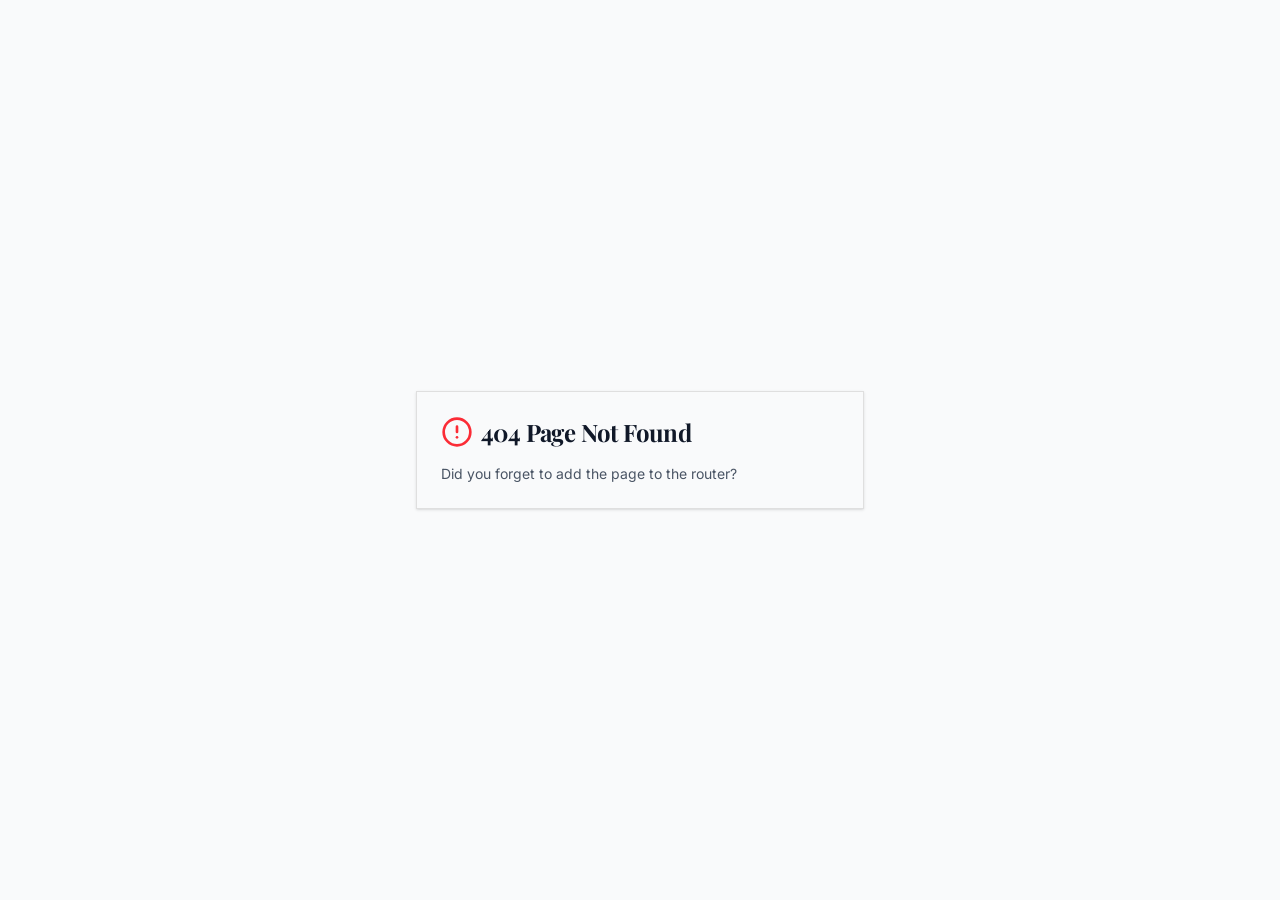
==== index.html @ dfed5316 "Initial commit" ====
<!DOCTYPE html>
<html lang="en">
  <head>
    <meta charset="UTF-8" />
    <meta name="viewport" content="width=device-width, initial-scale=1.0, maximum-scale=1" />
    <title>Vantage Interiors</title>
    <link rel="icon" type="image/svg+xml" href="/favicon.svg" />
    <link rel="preconnect" href="https://fonts.googleapis.com">
    <link rel="preconnect" href="https://fonts.gstatic.com" crossorigin>
    <link href="https://fonts.googleapis.com/css2?family=Inter:wght@400;500;600;700&display=swap" rel="stylesheet">
    <script type="module" crossorigin src="/assets/index-DobRBqsA.js"></script>
    <link rel="stylesheet" crossorigin href="/assets/index-esKNrO6w.css">
  </head>
  <body>
    <div id="root"></div>
  </body>
</html>
---- assets/index-esKNrO6w.css ----
@import"https://fonts.googleapis.com/css2?family=Inter:wght@300;400;500;600&family=Playfair+Display:ital,wght@0,400;0,500;0,600;0,700;1,400;1,500&display=swap";@layer components;@layer properties{@supports (((-webkit-hyphens:none)) and (not (margin-trim:inline))) or ((-moz-orient:inline) and (not (color:rgb(from red r g b)))){*,:before,:after,::backdrop{--tw-translate-x:0;--tw-translate-y:0;--tw-translate-z:0;--tw-scale-x:1;--tw-scale-y:1;--tw-scale-z:1;--tw-rotate-x:initial;--tw-rotate-y:initial;--tw-rotate-z:initial;--tw-skew-x:initial;--tw-skew-y:initial;--tw-space-y-reverse:0;--tw-space-x-reverse:0;--tw-border-style:solid;--tw-gradient-position:initial;--tw-gradient-from:#0000;--tw-gradient-via:#0000;--tw-gradient-to:#0000;--tw-gradient-stops:initial;--tw-gradient-via-stops:initial;--tw-gradient-from-position:0%;--tw-gradient-via-position:50%;--tw-gradient-to-position:100%;--tw-leading:initial;--tw-font-weight:initial;--tw-tracking:initial;--tw-ordinal:initial;--tw-slashed-zero:initial;--tw-numeric-figure:initial;--tw-numeric-spacing:initial;--tw-numeric-fraction:initial;--tw-shadow:0 0 #0000;--tw-shadow-color:initial;--tw-shadow-alpha:100%;--tw-inset-shadow:0 0 #0000;--tw-inset-shadow-color:initial;--tw-inset-shadow-alpha:100%;--tw-ring-color:initial;--tw-ring-shadow:0 0 #0000;--tw-inset-ring-color:initial;--tw-inset-ring-shadow:0 0 #0000;--tw-ring-inset:initial;--tw-ring-offset-width:0px;--tw-ring-offset-color:#fff;--tw-ring-offset-shadow:0 0 #0000;--tw-outline-style:solid;--tw-backdrop-blur:initial;--tw-backdrop-brightness:initial;--tw-backdrop-contrast:initial;--tw-backdrop-grayscale:initial;--tw-backdrop-hue-rotate:initial;--tw-backdrop-invert:initial;--tw-backdrop-opacity:initial;--tw-backdrop-saturate:initial;--tw-backdrop-sepia:initial;--tw-duration:initial;--tw-ease:initial;--tw-content:"";--tw-animation-delay:0s;--tw-animation-direction:normal;--tw-animation-duration:initial;--tw-animation-fill-mode:none;--tw-animation-iteration-count:1;--tw-enter-blur:0;--tw-enter-opacity:1;--tw-enter-rotate:0;--tw-enter-scale:1;--tw-enter-translate-x:0;--tw-enter-translate-y:0;--tw-exit-blur:0;--tw-exit-opacity:1;--tw-exit-rotate:0;--tw-exit-scale:1;--tw-exit-translate-x:0;--tw-exit-translate-y:0}}}@layer theme{:root,:host{--font-mono:ui-monospace, SFMono-Regular, Menlo, Monaco, Consolas, "Liberation Mono", "Courier New", monospace;--color-red-50:oklch(97.1% .013 17.38);--color-red-300:oklch(80.8% .114 19.571);--color-red-400:oklch(70.4% .191 22.216);--color-red-500:oklch(63.7% .237 25.331);--color-red-600:oklch(57.7% .245 27.325);--color-gray-50:oklch(98.5% .002 247.839);--color-gray-600:oklch(44.6% .03 256.802);--color-gray-900:oklch(21% .034 264.665);--color-black:#000;--color-white:#fff;--spacing:.25rem;--container-sm:24rem;--container-md:28rem;--container-lg:32rem;--container-xl:36rem;--container-2xl:42rem;--container-3xl:48rem;--container-5xl:64rem;--text-xs:.75rem;--text-xs--line-height:calc(1 / .75);--text-sm:.875rem;--text-sm--line-height:calc(1.25 / .875);--text-base:1rem;--text-base--line-height: 1.5 ;--text-lg:1.125rem;--text-lg--line-height:calc(1.75 / 1.125);--text-xl:1.25rem;--text-xl--line-height:calc(1.75 / 1.25);--text-2xl:1.5rem;--text-2xl--line-height:calc(2 / 1.5);--text-3xl:1.875rem;--text-3xl--line-height: 1.2 ;--text-4xl:2.25rem;--text-4xl--line-height:calc(2.5 / 2.25);--text-5xl:3rem;--text-5xl--line-height:1;--text-6xl:3.75rem;--text-6xl--line-height:1;--text-7xl:4.5rem;--text-7xl--line-height:1;--text-8xl:6rem;--text-8xl--line-height:1;--font-weight-light:300;--font-weight-normal:400;--font-weight-medium:500;--font-weight-semibold:600;--font-weight-bold:700;--tracking-tight:-.025em;--tracking-wide:.025em;--tracking-wider:.05em;--tracking-widest:.1em;--leading-tight:1.25;--leading-snug:1.375;--leading-normal:1.5;--leading-relaxed:1.625;--ease-out:cubic-bezier(0, 0, .2, 1);--ease-in-out:cubic-bezier(.4, 0, .2, 1);--animate-spin:spin 1s linear infinite;--animate-pulse:pulse 2s cubic-bezier(.4, 0, .6, 1) infinite;--animate-bounce:bounce 1s infinite;--blur-sm:8px;--blur-md:12px;--aspect-video:16 / 9;--default-transition-duration:.15s;--default-transition-timing-function:cubic-bezier(.4, 0, .2, 1);--default-font-family:"Inter", sans-serif;--default-mono-font-family:var(--font-mono);--color-sand:#ece7df;--color-taupe:#4a443f;--color-gold:#c09b6d;--color-charcoal:#212121;--color-offwhite:#f7f5f2;--color-border:#4a443f26}}@layer base{*,:after,:before,::backdrop{box-sizing:border-box;border:0 solid;margin:0;padding:0}::file-selector-button{box-sizing:border-box;border:0 solid;margin:0;padding:0}html,:host{-webkit-text-size-adjust:100%;tab-size:4;line-height:1.5;font-family:var(--default-font-family,ui-sans-serif, system-ui, sans-serif, "Apple Color Emoji", "Segoe UI Emoji", "Segoe UI Symbol", "Noto Color Emoji");font-feature-settings:var(--default-font-feature-settings,normal);font-variation-settings:var(--default-font-variation-settings,normal);-webkit-tap-highlight-color:transparent}hr{height:0;color:inherit;border-top-width:1px}abbr:where([title]){-webkit-text-decoration:underline dotted;text-decoration:underline dotted}h1,h2,h3,h4,h5,h6{font-size:inherit;font-weight:inherit}a{color:inherit;-webkit-text-decoration:inherit;text-decoration:inherit}b,strong{font-weight:bolder}code,kbd,samp,pre{font-family:var(--default-mono-font-family,ui-monospace, SFMono-Regular, Menlo, Monaco, Consolas, "Liberation Mono", "Courier New", monospace);font-feature-settings:var(--default-mono-font-feature-settings,normal);font-variation-settings:var(--default-mono-font-variation-settings,normal);font-size:1em}small{font-size:80%}sub,sup{vertical-align:baseline;font-size:75%;line-height:0;position:relative}sub{bottom:-.25em}sup{top:-.5em}table{text-indent:0;border-color:inherit;border-collapse:collapse}:-moz-focusring{outline:auto}progress{vertical-align:baseline}summary{display:list-item}ol,ul,menu{list-style:none}img,svg,video,canvas,audio,iframe,embed,object{vertical-align:middle;display:block}img,video{max-width:100%;height:auto}button,input,select,optgroup,textarea{font:inherit;font-feature-settings:inherit;font-variation-settings:inherit;letter-spacing:inherit;color:inherit;opacity:1;background-color:#0000;border-radius:0}::file-selector-button{font:inherit;font-feature-settings:inherit;font-variation-settings:inherit;letter-spacing:inherit;color:inherit;opacity:1;background-color:#0000;border-radius:0}:where(select:is([multiple],[size])) optgroup{font-weight:bolder}:where(select:is([multiple],[size])) optgroup option{padding-inline-start:20px}::file-selector-button{margin-inline-end:4px}::placeholder{opacity:1}@supports (not ((-webkit-appearance:-apple-pay-button))) or (contain-intrinsic-size:1px){::placeholder{color:currentColor}@supports (color:color-mix(in lab,red,red)){::placeholder{color:color-mix(in oklab,currentcolor 50%,transparent)}}}textarea{resize:vertical}::-webkit-search-decoration{-webkit-appearance:none}::-webkit-date-and-time-value{min-height:1lh;text-align:inherit}::-webkit-datetime-edit{display:inline-flex}::-webkit-datetime-edit-fields-wrapper{padding:0}::-webkit-datetime-edit{padding-block:0}::-webkit-datetime-edit-year-field{padding-block:0}::-webkit-datetime-edit-month-field{padding-block:0}::-webkit-datetime-edit-day-field{padding-block:0}::-webkit-datetime-edit-hour-field{padding-block:0}::-webkit-datetime-edit-minute-field{padding-block:0}::-webkit-datetime-edit-second-field{padding-block:0}::-webkit-datetime-edit-millisecond-field{padding-block:0}::-webkit-datetime-edit-meridiem-field{padding-block:0}::-webkit-calendar-picker-indicator{line-height:1}:-moz-ui-invalid{box-shadow:none}button,input:where([type=button],[type=reset],[type=submit]){appearance:button}::file-selector-button{appearance:button}::-webkit-inner-spin-button{height:auto}::-webkit-outer-spin-button{height:auto}[hidden]:where(:not([hidden=until-found])){display:none!important}*{border-color:#4a443f26}html{scroll-behavior:smooth}body{background-color:var(--color-sand);color:var(--color-charcoal);-webkit-font-smoothing:antialiased;-moz-osx-font-smoothing:grayscale;font-family:Inter,sans-serif}body ::selection{background-color:#c09b6d4d}body::selection{background-color:#c09b6d4d}body ::selection{color:#4a443f}body::selection{color:#4a443f}h1,h2,h3,h4,h5,h6{--tw-font-weight:var(--font-weight-normal);font-family:Playfair Display,serif;font-weight:var(--font-weight-normal);--tw-tracking:var(--tracking-tight);letter-spacing:var(--tracking-tight)}}@layer utilities{.\@container\/field-group{container:field-group/inline-size}.pointer-events-auto{pointer-events:auto}.pointer-events-none{pointer-events:none}.invisible{visibility:hidden}.visible{visibility:visible}.sr-only{clip-path:inset(50%);white-space:nowrap;border-width:0;width:1px;height:1px;margin:-1px;padding:0;position:absolute;overflow:hidden}.absolute{position:absolute}.fixed{position:fixed}.relative{position:relative}.static{position:static}.sticky{position:sticky}.inset-0{inset:calc(var(--spacing) * 0)}.inset-x-0{inset-inline:calc(var(--spacing) * 0)}.inset-y-0{inset-block:calc(var(--spacing) * 0)}.start{inset-inline-start:var(--spacing)}.-top-12{top:calc(var(--spacing) * -12)}.top-0{top:calc(var(--spacing) * 0)}.top-1\.5{top:calc(var(--spacing) * 1.5)}.top-1\/2{top:50%}.top-2{top:calc(var(--spacing) * 2)}.top-3\.5{top:calc(var(--spacing) * 3.5)}.top-4{top:calc(var(--spacing) * 4)}.top-6{top:calc(var(--spacing) * 6)}.top-36{top:calc(var(--spacing) * 36)}.top-\[1px\]{top:1px}.top-\[50\%\]{top:50%}.top-\[60\%\]{top:60%}.top-full{top:100%}.-right-8{right:calc(var(--spacing) * -8)}.-right-12{right:calc(var(--spacing) * -12)}.right-0{right:calc(var(--spacing) * 0)}.right-1{right:calc(var(--spacing) * 1)}.right-2{right:calc(var(--spacing) * 2)}.right-3{right:calc(var(--spacing) * 3)}.right-4{right:calc(var(--spacing) * 4)}.right-6{right:calc(var(--spacing) * 6)}.-bottom-8{bottom:calc(var(--spacing) * -8)}.-bottom-12{bottom:calc(var(--spacing) * -12)}.bottom-0{bottom:calc(var(--spacing) * 0)}.bottom-6{bottom:calc(var(--spacing) * 6)}.bottom-8{bottom:calc(var(--spacing) * 8)}.bottom-10{bottom:calc(var(--spacing) * 10)}.-left-12{left:calc(var(--spacing) * -12)}.left-0{left:calc(var(--spacing) * 0)}.left-1\/2{left:50%}.left-2{left:calc(var(--spacing) * 2)}.left-4{left:calc(var(--spacing) * 4)}.left-\[50\%\]{left:50%}.z-0{z-index:0}.z-10{z-index:10}.z-20{z-index:20}.z-40{z-index:40}.z-50{z-index:50}.z-\[1\]{z-index:1}.z-\[60\]{z-index:60}.z-\[100\]{z-index:100}.order-1{order:1}.order-2{order:2}.order-first{order:-9999}.order-last{order:9999}.container{width:100%}@media(min-width:40rem){.container{max-width:40rem}}@media(min-width:48rem){.container{max-width:48rem}}@media(min-width:64rem){.container{max-width:64rem}}@media(min-width:80rem){.container{max-width:80rem}}@media(min-width:96rem){.container{max-width:96rem}}.\!m-0{margin:calc(var(--spacing) * 0)!important}.-mx-1{margin-inline:calc(var(--spacing) * -1)}.mx-2{margin-inline:calc(var(--spacing) * 2)}.mx-3\.5{margin-inline:calc(var(--spacing) * 3.5)}.mx-4{margin-inline:calc(var(--spacing) * 4)}.mx-auto{margin-inline:auto}.-my-2{margin-block:calc(var(--spacing) * -2)}.my-0{margin-block:calc(var(--spacing) * 0)}.my-0\.5{margin-block:calc(var(--spacing) * .5)}.my-1{margin-block:calc(var(--spacing) * 1)}.my-8{margin-block:calc(var(--spacing) * 8)}.-mt-4{margin-top:calc(var(--spacing) * -4)}.mt-1{margin-top:calc(var(--spacing) * 1)}.mt-1\.5{margin-top:calc(var(--spacing) * 1.5)}.mt-2{margin-top:calc(var(--spacing) * 2)}.mt-4{margin-top:calc(var(--spacing) * 4)}.mt-8{margin-top:calc(var(--spacing) * 8)}.mt-10{margin-top:calc(var(--spacing) * 10)}.mt-24{margin-top:calc(var(--spacing) * 24)}.mt-\[68px\]{margin-top:68px}.mt-auto{margin-top:auto}.mr-2{margin-right:calc(var(--spacing) * 2)}.mb-1{margin-bottom:calc(var(--spacing) * 1)}.mb-2{margin-bottom:calc(var(--spacing) * 2)}.mb-3{margin-bottom:calc(var(--spacing) * 3)}.mb-4{margin-bottom:calc(var(--spacing) * 4)}.mb-5{margin-bottom:calc(var(--spacing) * 5)}.mb-6{margin-bottom:calc(var(--spacing) * 6)}.mb-8{margin-bottom:calc(var(--spacing) * 8)}.mb-10{margin-bottom:calc(var(--spacing) * 10)}.mb-12{margin-bottom:calc(var(--spacing) * 12)}.mb-14{margin-bottom:calc(var(--spacing) * 14)}.mb-16{margin-bottom:calc(var(--spacing) * 16)}.mb-20{margin-bottom:calc(var(--spacing) * 20)}.-ml-4{margin-left:calc(var(--spacing) * -4)}.ml-1{margin-left:calc(var(--spacing) * 1)}.ml-2{margin-left:calc(var(--spacing) * 2)}.ml-4{margin-left:calc(var(--spacing) * 4)}.ml-auto{margin-left:auto}.line-clamp-2{-webkit-line-clamp:2;-webkit-box-orient:vertical;display:-webkit-box;overflow:hidden}.block{display:block}.flex{display:flex}.grid{display:grid}.hidden{display:none}.inline-flex{display:inline-flex}.table{display:table}.aspect-\[4\/3\]{aspect-ratio:4/3}.aspect-\[4\/5\]{aspect-ratio:4/5}.aspect-square{aspect-ratio:1}.aspect-video{aspect-ratio:var(--aspect-video)}.size-4{width:calc(var(--spacing) * 4);height:calc(var(--spacing) * 4)}.size-6{width:calc(var(--spacing) * 6);height:calc(var(--spacing) * 6)}.size-8{width:calc(var(--spacing) * 8);height:calc(var(--spacing) * 8)}.size-10{width:calc(var(--spacing) * 10);height:calc(var(--spacing) * 10)}.size-\[--cell-size\]{width:--cell-size;height:--cell-size}.h-1\.5{height:calc(var(--spacing) * 1.5)}.h-2{height:calc(var(--spacing) * 2)}.h-2\.5{height:calc(var(--spacing) * 2.5)}.h-3{height:calc(var(--spacing) * 3)}.h-3\.5{height:calc(var(--spacing) * 3.5)}.h-4{height:calc(var(--spacing) * 4)}.h-5{height:calc(var(--spacing) * 5)}.h-6{height:calc(var(--spacing) * 6)}.h-7{height:calc(var(--spacing) * 7)}.h-8{height:calc(var(--spacing) * 8)}.h-9{height:calc(var(--spacing) * 9)}.h-10{height:calc(var(--spacing) * 10)}.h-11{height:calc(var(--spacing) * 11)}.h-12{height:calc(var(--spacing) * 12)}.h-14{height:calc(var(--spacing) * 14)}.h-16{height:calc(var(--spacing) * 16)}.h-20{height:calc(var(--spacing) * 20)}.h-32{height:calc(var(--spacing) * 32)}.h-\[--cell-size\]{height:--cell-size}.h-\[1px\]{height:1px}.h-\[55vh\]{height:55vh}.h-\[var\(--radix-navigation-menu-viewport-height\)\]{height:var(--radix-navigation-menu-viewport-height)}.h-\[var\(--radix-select-trigger-height\)\]{height:var(--radix-select-trigger-height)}.h-auto{height:auto}.h-fit{height:fit-content}.h-full{height:100%}.h-px{height:1px}.h-screen{height:100vh}.h-svh{height:100svh}.max-h-\[--radix-context-menu-content-available-height\]{max-height:--radix-context-menu-content-available-height}.max-h-\[--radix-select-content-available-height\]{max-height:--radix-select-content-available-height}.max-h-\[300px\]{max-height:300px}.max-h-\[var\(--radix-dropdown-menu-content-available-height\)\]{max-height:var(--radix-dropdown-menu-content-available-height)}.max-h-screen{max-height:100vh}.min-h-0{min-height:calc(var(--spacing) * 0)}.min-h-\[120px\]{min-height:120px}.min-h-screen{min-height:100vh}.min-h-svh{min-height:100svh}.w-0{width:calc(var(--spacing) * 0)}.w-1{width:calc(var(--spacing) * 1)}.w-1\.5{width:calc(var(--spacing) * 1.5)}.w-2{width:calc(var(--spacing) * 2)}.w-2\.5{width:calc(var(--spacing) * 2.5)}.w-3{width:calc(var(--spacing) * 3)}.w-3\.5{width:calc(var(--spacing) * 3.5)}.w-3\/4{width:75%}.w-4{width:calc(var(--spacing) * 4)}.w-5{width:calc(var(--spacing) * 5)}.w-7{width:calc(var(--spacing) * 7)}.w-8{width:calc(var(--spacing) * 8)}.w-9{width:calc(var(--spacing) * 9)}.w-10{width:calc(var(--spacing) * 10)}.w-11{width:calc(var(--spacing) * 11)}.w-12{width:calc(var(--spacing) * 12)}.w-14{width:calc(var(--spacing) * 14)}.w-16{width:calc(var(--spacing) * 16)}.w-20{width:calc(var(--spacing) * 20)}.w-32{width:calc(var(--spacing) * 32)}.w-64{width:calc(var(--spacing) * 64)}.w-72{width:calc(var(--spacing) * 72)}.w-\[--cell-size\]{width:--cell-size}.w-\[1px\]{width:1px}.w-\[100px\]{width:100px}.w-\[var\(--sidebar-width\)\]{width:var(--sidebar-width)}.w-auto{width:auto}.w-fit{width:fit-content}.w-full{width:100%}.w-max{width:max-content}.w-px{width:1px}.max-w-2xl{max-width:var(--container-2xl)}.max-w-3xl{max-width:var(--container-3xl)}.max-w-5xl{max-width:var(--container-5xl)}.max-w-\[var\(--skeleton-width\)\]{max-width:var(--skeleton-width)}.max-w-full{max-width:100%}.max-w-lg{max-width:var(--container-lg)}.max-w-max{max-width:max-content}.max-w-md{max-width:var(--container-md)}.max-w-sm{max-width:var(--container-sm)}.max-w-xl{max-width:var(--container-xl)}.min-w-0{min-width:calc(var(--spacing) * 0)}.min-w-5{min-width:calc(var(--spacing) * 5)}.min-w-8{min-width:calc(var(--spacing) * 8)}.min-w-9{min-width:calc(var(--spacing) * 9)}.min-w-10{min-width:calc(var(--spacing) * 10)}.min-w-\[--cell-size\]{min-width:--cell-size}.min-w-\[8rem\]{min-width:8rem}.min-w-\[12rem\]{min-width:12rem}.min-w-\[200px\]{min-width:200px}.min-w-\[var\(--radix-select-trigger-width\)\]{min-width:var(--radix-select-trigger-width)}.flex-1{flex:1}.flex-shrink-0,.shrink-0{flex-shrink:0}.grow{flex-grow:1}.grow-0{flex-grow:0}.basis-full{flex-basis:100%}.caption-bottom{caption-side:bottom}.border-collapse{border-collapse:collapse}.origin-\[--radix-context-menu-content-transform-origin\]{transform-origin:--radix-context-menu-content-transform-origin}.origin-\[--radix-dropdown-menu-content-transform-origin\]{transform-origin:--radix-dropdown-menu-content-transform-origin}.origin-\[--radix-hover-card-content-transform-origin\]{transform-origin:--radix-hover-card-content-transform-origin}.origin-\[--radix-menubar-content-transform-origin\]{transform-origin:--radix-menubar-content-transform-origin}.origin-\[--radix-popover-content-transform-origin\]{transform-origin:--radix-popover-content-transform-origin}.origin-\[--radix-select-content-transform-origin\]{transform-origin:--radix-select-content-transform-origin}.origin-\[--radix-tooltip-content-transform-origin\]{transform-origin:--radix-tooltip-content-transform-origin}.-translate-x-1\/2{--tw-translate-x: -50% ;translate:var(--tw-translate-x) var(--tw-translate-y)}.-translate-x-px{--tw-translate-x:-1px;translate:var(--tw-translate-x) var(--tw-translate-y)}.translate-x-\[-50\%\]{--tw-translate-x:-50%;translate:var(--tw-translate-x) var(--tw-translate-y)}.translate-x-px{--tw-translate-x:1px;translate:var(--tw-translate-x) var(--tw-translate-y)}.-translate-y-1\/2{--tw-translate-y: -50% ;translate:var(--tw-translate-x) var(--tw-translate-y)}.translate-y-4{--tw-translate-y:calc(var(--spacing) * 4);translate:var(--tw-translate-x) var(--tw-translate-y)}.translate-y-\[-50\%\]{--tw-translate-y:-50%;translate:var(--tw-translate-x) var(--tw-translate-y)}.scale-105{--tw-scale-x:105%;--tw-scale-y:105%;--tw-scale-z:105%;scale:var(--tw-scale-x) var(--tw-scale-y)}.rotate-45{rotate:45deg}.rotate-90{rotate:90deg}.transform{transform:var(--tw-rotate-x,) var(--tw-rotate-y,) var(--tw-rotate-z,) var(--tw-skew-x,) var(--tw-skew-y,)}.animate-bounce{animation:var(--animate-bounce)}.animate-caret-blink{animation:1.25s ease-out infinite caret-blink}.animate-in{animation:enter var(--tw-animation-duration,var(--tw-duration,.15s))var(--tw-ease,ease)var(--tw-animation-delay,0s)var(--tw-animation-iteration-count,1)var(--tw-animation-direction,normal)var(--tw-animation-fill-mode,none)}.animate-pulse{animation:var(--animate-pulse)}.animate-spin{animation:var(--animate-spin)}.cursor-default{cursor:default}.cursor-pointer{cursor:pointer}.cursor-text{cursor:text}.touch-none{touch-action:none}.resize-none{resize:none}.list-disc{list-style-type:disc}.list-none{list-style-type:none}.auto-rows-\[300px\]{grid-auto-rows:300px}.grid-cols-1{grid-template-columns:repeat(1,minmax(0,1fr))}.grid-cols-2{grid-template-columns:repeat(2,minmax(0,1fr))}.flex-col{flex-direction:column}.flex-col-reverse{flex-direction:column-reverse}.flex-row{flex-direction:row}.flex-wrap{flex-wrap:wrap}.place-content-center{place-content:center}.items-baseline{align-items:baseline}.items-center{align-items:center}.items-end{align-items:flex-end}.items-start{align-items:flex-start}.items-stretch{align-items:stretch}.justify-between{justify-content:space-between}.justify-center{justify-content:center}.justify-end{justify-content:flex-end}.justify-start{justify-content:flex-start}.gap-0{gap:calc(var(--spacing) * 0)}.gap-1{gap:calc(var(--spacing) * 1)}.gap-1\.5{gap:calc(var(--spacing) * 1.5)}.gap-2{gap:calc(var(--spacing) * 2)}.gap-2\.5{gap:calc(var(--spacing) * 2.5)}.gap-3{gap:calc(var(--spacing) * 3)}.gap-4{gap:calc(var(--spacing) * 4)}.gap-6{gap:calc(var(--spacing) * 6)}.gap-7{gap:calc(var(--spacing) * 7)}.gap-8{gap:calc(var(--spacing) * 8)}.gap-10{gap:calc(var(--spacing) * 10)}.gap-12{gap:calc(var(--spacing) * 12)}.gap-16{gap:calc(var(--spacing) * 16)}:where(.space-y-1\.5>:not(:last-child)){--tw-space-y-reverse:0;margin-block-start:calc(calc(var(--spacing) * 1.5) * var(--tw-space-y-reverse));margin-block-end:calc(calc(var(--spacing) * 1.5) * calc(1 - var(--tw-space-y-reverse)))}:where(.space-y-2>:not(:last-child)){--tw-space-y-reverse:0;margin-block-start:calc(calc(var(--spacing) * 2) * var(--tw-space-y-reverse));margin-block-end:calc(calc(var(--spacing) * 2) * calc(1 - var(--tw-space-y-reverse)))}:where(.space-y-3>:not(:last-child)){--tw-space-y-reverse:0;margin-block-start:calc(calc(var(--spacing) * 3) * var(--tw-space-y-reverse));margin-block-end:calc(calc(var(--spacing) * 3) * calc(1 - var(--tw-space-y-reverse)))}:where(.space-y-4>:not(:last-child)){--tw-space-y-reverse:0;margin-block-start:calc(calc(var(--spacing) * 4) * var(--tw-space-y-reverse));margin-block-end:calc(calc(var(--spacing) * 4) * calc(1 - var(--tw-space-y-reverse)))}:where(.space-y-5>:not(:last-child)){--tw-space-y-reverse:0;margin-block-start:calc(calc(var(--spacing) * 5) * var(--tw-space-y-reverse));margin-block-end:calc(calc(var(--spacing) * 5) * calc(1 - var(--tw-space-y-reverse)))}:where(.space-y-6>:not(:last-child)){--tw-space-y-reverse:0;margin-block-start:calc(calc(var(--spacing) * 6) * var(--tw-space-y-reverse));margin-block-end:calc(calc(var(--spacing) * 6) * calc(1 - var(--tw-space-y-reverse)))}:where(.space-y-8>:not(:last-child)){--tw-space-y-reverse:0;margin-block-start:calc(calc(var(--spacing) * 8) * var(--tw-space-y-reverse));margin-block-end:calc(calc(var(--spacing) * 8) * calc(1 - var(--tw-space-y-reverse)))}:where(.space-x-1>:not(:last-child)){--tw-space-x-reverse:0;margin-inline-start:calc(calc(var(--spacing) * 1) * var(--tw-space-x-reverse));margin-inline-end:calc(calc(var(--spacing) * 1) * calc(1 - var(--tw-space-x-reverse)))}:where(.space-x-4>:not(:last-child)){--tw-space-x-reverse:0;margin-inline-start:calc(calc(var(--spacing) * 4) * var(--tw-space-x-reverse));margin-inline-end:calc(calc(var(--spacing) * 4) * calc(1 - var(--tw-space-x-reverse)))}.self-start{align-self:flex-start}.self-stretch{align-self:stretch}.overflow-auto{overflow:auto}.overflow-hidden{overflow:hidden}.overflow-x-auto{overflow-x:auto}.overflow-x-hidden{overflow-x:hidden}.overflow-y-auto{overflow-y:auto}.rounded-\[2px\]{border-radius:2px}.rounded-\[calc\(var\(--radius\)-5px\)\]{border-radius:calc(var(--radius) - 5px)}.rounded-\[inherit\]{border-radius:inherit}.rounded-full{border-radius:3.40282e38px}.rounded-lg,.rounded-md,.rounded-none,.rounded-sm,.rounded-xl{border-radius:0}.rounded-t-\[10px\]{border-top-left-radius:10px;border-top-right-radius:10px}.rounded-l-md{border-top-left-radius:0;border-bottom-left-radius:0}.rounded-tl-sm{border-top-left-radius:0}.rounded-r-md{border-top-right-radius:0;border-bottom-right-radius:0}.border{border-style:var(--tw-border-style);border-width:1px}.border-0{border-style:var(--tw-border-style);border-width:0}.border-2{border-style:var(--tw-border-style);border-width:2px}.border-\[1\.5px\]{border-style:var(--tw-border-style);border-width:1.5px}.border-x{border-inline-style:var(--tw-border-style);border-inline-width:1px}.border-y{border-block-style:var(--tw-border-style);border-block-width:1px}.border-t{border-top-style:var(--tw-border-style);border-top-width:1px}.border-t-2{border-top-style:var(--tw-border-style);border-top-width:2px}.border-r{border-right-style:var(--tw-border-style);border-right-width:1px}.border-b{border-bottom-style:var(--tw-border-style);border-bottom-width:1px}.border-l{border-left-style:var(--tw-border-style);border-left-width:1px}.border-l-2{border-left-style:var(--tw-border-style);border-left-width:2px}.border-dashed{--tw-border-style:dashed;border-style:dashed}.\[border-color\:var\(--badge-outline\)\]{border-color:var(--badge-outline)}.border-\[\#4B4540\]{border-color:#4b4540}.border-\[\#222222\]{border-color:#222}.border-\[\#C19A6B\]{border-color:#c19a6b}.border-\[\#EDE8E1\]{border-color:#ede8e1}.border-\[--color-border\]{border-color:--color-border}.border-border{border-color:#4a443f26}.border-border\/50{border-color:#4a443f13}.border-current{border-color:currentColor}.border-gold{border-color:#c09b6d}.border-gold\/30{border-color:#c09b6d4d}.border-gold\/40{border-color:#c09b6d66}.border-input{border-color:#4a443f33}.border-primary{border-color:var(--color-gold)}.border-primary\/50{border-color:#c09b6d80}@supports (color:color-mix(in lab,red,red)){.border-primary\/50{border-color:color-mix(in oklab,var(--color-gold) 50%,transparent)}}.border-red-400{border-color:var(--color-red-400)}.border-sand{border-color:#ece7df}.border-transparent{border-color:#0000}.border-white\/10{border-color:#ffffff1a}@supports (color:color-mix(in lab,red,red)){.border-white\/10{border-color:color-mix(in oklab,var(--color-white) 10%,transparent)}}.border-white\/20{border-color:#fff3}@supports (color:color-mix(in lab,red,red)){.border-white\/20{border-color:color-mix(in oklab,var(--color-white) 20%,transparent)}}.border-white\/40{border-color:#fff6}@supports (color:color-mix(in lab,red,red)){.border-white\/40{border-color:color-mix(in oklab,var(--color-white) 40%,transparent)}}.border-t-transparent{border-top-color:#0000}.border-l-transparent{border-left-color:#0000}.bg-\[\#4B4540\]{background-color:#4b4540}.bg-\[\#4B4540\]\/97{background-color:#4b4540f7}.bg-\[\#222222\]{background-color:#222}.bg-\[\#C19A6B\]{background-color:#c19a6b}.bg-\[\#C19A6B\]\/20{background-color:#c19a6b33}.bg-\[\#EDE8E1\]{background-color:#ede8e1}.bg-\[\#F7F5F2\]{background-color:#f7f5f2}.bg-\[--color-bg\]{background-color:--color-bg}.bg-background{background-color:var(--color-sand)}.bg-black{background-color:var(--color-black)}.bg-black\/30{background-color:#0000004d}@supports (color:color-mix(in lab,red,red)){.bg-black\/30{background-color:color-mix(in oklab,var(--color-black) 30%,transparent)}}.bg-black\/50{background-color:#00000080}@supports (color:color-mix(in lab,red,red)){.bg-black\/50{background-color:color-mix(in oklab,var(--color-black) 50%,transparent)}}.bg-black\/80{background-color:#000c}@supports (color:color-mix(in lab,red,red)){.bg-black\/80{background-color:color-mix(in oklab,var(--color-black) 80%,transparent)}}.bg-border{background-color:#4a443f26}.bg-charcoal{background-color:#212121}.bg-charcoal\/20{background-color:#21212133}.bg-charcoal\/50{background-color:#21212180}.bg-foreground{background-color:var(--color-charcoal)}.bg-gold{background-color:#c09b6d}.bg-gold\/50{background-color:#c09b6d80}.bg-gray-50{background-color:var(--color-gray-50)}.bg-input{background-color:#4a443f33}.bg-muted{background-color:#e0dad1}.bg-muted\/50{background-color:#e0dad180}.bg-offwhite{background-color:#f7f5f2}.bg-primary{background-color:var(--color-gold)}.bg-primary\/10{background-color:#c09b6d1a}@supports (color:color-mix(in lab,red,red)){.bg-primary\/10{background-color:color-mix(in oklab,var(--color-gold) 10%,transparent)}}.bg-primary\/20{background-color:#c09b6d33}@supports (color:color-mix(in lab,red,red)){.bg-primary\/20{background-color:color-mix(in oklab,var(--color-gold) 20%,transparent)}}.bg-sand{background-color:#ece7df}.bg-secondary{background-color:var(--color-taupe)}.bg-taupe{background-color:#4a443f}.bg-transparent{background-color:#0000}.bg-white{background-color:var(--color-white)}.bg-white\/40{background-color:#fff6}@supports (color:color-mix(in lab,red,red)){.bg-white\/40{background-color:color-mix(in oklab,var(--color-white) 40%,transparent)}}.bg-gradient-to-b{--tw-gradient-position:to bottom in oklab;background-image:linear-gradient(var(--tw-gradient-stops))}.from-gold{--tw-gradient-from:#c09b6d;--tw-gradient-stops:var(--tw-gradient-via-stops,var(--tw-gradient-position), var(--tw-gradient-from) var(--tw-gradient-from-position), var(--tw-gradient-to) var(--tw-gradient-to-position))}.to-transparent{--tw-gradient-to:transparent;--tw-gradient-stops:var(--tw-gradient-via-stops,var(--tw-gradient-position), var(--tw-gradient-from) var(--tw-gradient-from-position), var(--tw-gradient-to) var(--tw-gradient-to-position))}.fill-current{fill:currentColor}.fill-primary{fill:var(--color-gold)}.object-contain{object-fit:contain}.object-cover{object-fit:cover}.p-0{padding:calc(var(--spacing) * 0)}.p-1{padding:calc(var(--spacing) * 1)}.p-2{padding:calc(var(--spacing) * 2)}.p-3{padding:calc(var(--spacing) * 3)}.p-4{padding:calc(var(--spacing) * 4)}.p-5{padding:calc(var(--spacing) * 5)}.p-6{padding:calc(var(--spacing) * 6)}.p-8{padding:calc(var(--spacing) * 8)}.p-10{padding:calc(var(--spacing) * 10)}.p-\[1px\]{padding:1px}.px-1{padding-inline:calc(var(--spacing) * 1)}.px-1\.5{padding-inline:calc(var(--spacing) * 1.5)}.px-2{padding-inline:calc(var(--spacing) * 2)}.px-2\.5{padding-inline:calc(var(--spacing) * 2.5)}.px-3{padding-inline:calc(var(--spacing) * 3)}.px-4{padding-inline:calc(var(--spacing) * 4)}.px-6{padding-inline:calc(var(--spacing) * 6)}.px-8{padding-inline:calc(var(--spacing) * 8)}.px-10{padding-inline:calc(var(--spacing) * 10)}.px-\[--cell-size\]{padding-inline:--cell-size}.py-0\.5{padding-block:calc(var(--spacing) * .5)}.py-1{padding-block:calc(var(--spacing) * 1)}.py-1\.5{padding-block:calc(var(--spacing) * 1.5)}.py-2{padding-block:calc(var(--spacing) * 2)}.py-3{padding-block:calc(var(--spacing) * 3)}.py-4{padding-block:calc(var(--spacing) * 4)}.py-6{padding-block:calc(var(--spacing) * 6)}.py-12{padding-block:calc(var(--spacing) * 12)}.py-16{padding-block:calc(var(--spacing) * 16)}.py-20{padding-block:calc(var(--spacing) * 20)}.py-24{padding-block:calc(var(--spacing) * 24)}.pt-0{padding-top:calc(var(--spacing) * 0)}.pt-2{padding-top:calc(var(--spacing) * 2)}.pt-3{padding-top:calc(var(--spacing) * 3)}.pt-4{padding-top:calc(var(--spacing) * 4)}.pt-5{padding-top:calc(var(--spacing) * 5)}.pt-6{padding-top:calc(var(--spacing) * 6)}.pt-8{padding-top:calc(var(--spacing) * 8)}.pt-32{padding-top:calc(var(--spacing) * 32)}.pt-36{padding-top:calc(var(--spacing) * 36)}.pr-1{padding-right:calc(var(--spacing) * 1)}.pr-2{padding-right:calc(var(--spacing) * 2)}.pr-2\.5{padding-right:calc(var(--spacing) * 2.5)}.pr-3{padding-right:calc(var(--spacing) * 3)}.pr-8{padding-right:calc(var(--spacing) * 8)}.pr-12{padding-right:calc(var(--spacing) * 12)}.pb-1{padding-bottom:calc(var(--spacing) * 1)}.pb-3{padding-bottom:calc(var(--spacing) * 3)}.pb-4{padding-bottom:calc(var(--spacing) * 4)}.pb-5{padding-bottom:calc(var(--spacing) * 5)}.pb-6{padding-bottom:calc(var(--spacing) * 6)}.pb-12{padding-bottom:calc(var(--spacing) * 12)}.pb-24{padding-bottom:calc(var(--spacing) * 24)}.pl-2{padding-left:calc(var(--spacing) * 2)}.pl-2\.5{padding-left:calc(var(--spacing) * 2.5)}.pl-3{padding-left:calc(var(--spacing) * 3)}.pl-4{padding-left:calc(var(--spacing) * 4)}.pl-6{padding-left:calc(var(--spacing) * 6)}.pl-8{padding-left:calc(var(--spacing) * 8)}.text-center{text-align:center}.text-left{text-align:left}.align-middle{vertical-align:middle}.font-mono{font-family:var(--font-mono)}.font-sans{font-family:Inter,sans-serif}.font-serif{font-family:Playfair Display,serif}.text-2xl{font-size:var(--text-2xl);line-height:var(--tw-leading,var(--text-2xl--line-height))}.text-3xl{font-size:var(--text-3xl);line-height:var(--tw-leading,var(--text-3xl--line-height))}.text-4xl{font-size:var(--text-4xl);line-height:var(--tw-leading,var(--text-4xl--line-height))}.text-5xl{font-size:var(--text-5xl);line-height:var(--tw-leading,var(--text-5xl--line-height))}.text-6xl{font-size:var(--text-6xl);line-height:var(--tw-leading,var(--text-6xl--line-height))}.text-base{font-size:var(--text-base);line-height:var(--tw-leading,var(--text-base--line-height))}.text-lg{font-size:var(--text-lg);line-height:var(--tw-leading,var(--text-lg--line-height))}.text-sm{font-size:var(--text-sm);line-height:var(--tw-leading,var(--text-sm--line-height))}.text-sm\/relaxed{font-size:var(--text-sm);line-height:var(--leading-relaxed)}.text-xl{font-size:var(--text-xl);line-height:var(--tw-leading,var(--text-xl--line-height))}.text-xs{font-size:var(--text-xs);line-height:var(--tw-leading,var(--text-xs--line-height))}.text-\[0\.8rem\]{font-size:.8rem}.text-\[9px\]{font-size:9px}.text-\[10px\]{font-size:10px}.leading-none{--tw-leading:1;line-height:1}.leading-normal{--tw-leading:var(--leading-normal);line-height:var(--leading-normal)}.leading-relaxed{--tw-leading:var(--leading-relaxed);line-height:var(--leading-relaxed)}.leading-snug{--tw-leading:var(--leading-snug);line-height:var(--leading-snug)}.leading-tight{--tw-leading:var(--leading-tight);line-height:var(--leading-tight)}.font-bold{--tw-font-weight:var(--font-weight-bold);font-weight:var(--font-weight-bold)}.font-light{--tw-font-weight:var(--font-weight-light);font-weight:var(--font-weight-light)}.font-medium{--tw-font-weight:var(--font-weight-medium);font-weight:var(--font-weight-medium)}.font-normal{--tw-font-weight:var(--font-weight-normal);font-weight:var(--font-weight-normal)}.font-semibold{--tw-font-weight:var(--font-weight-semibold);font-weight:var(--font-weight-semibold)}.tracking-\[0\.3em\]{--tw-tracking:.3em;letter-spacing:.3em}.tracking-tight{--tw-tracking:var(--tracking-tight);letter-spacing:var(--tracking-tight)}.tracking-wide{--tw-tracking:var(--tracking-wide);letter-spacing:var(--tracking-wide)}.tracking-wider{--tw-tracking:var(--tracking-wider);letter-spacing:var(--tracking-wider)}.tracking-widest{--tw-tracking:var(--tracking-widest);letter-spacing:var(--tracking-widest)}.break-words{overflow-wrap:break-word}.whitespace-nowrap{white-space:nowrap}.text-\[\#4B4540\]{color:#4b4540}.text-\[\#4B4540\]\/40{color:#4b454066}.text-\[\#4B4540\]\/50{color:#4b454080}.text-\[\#4B4540\]\/60{color:#4b454099}.text-\[\#4B4540\]\/70{color:#4b4540b3}.text-\[\#4B4540\]\/80{color:#4b4540cc}.text-\[\#222222\]{color:#222}.text-\[\#C19A6B\]{color:#c19a6b}.text-charcoal{color:#212121}.text-charcoal\/60{color:#21212199}.text-charcoal\/70{color:#212121b3}.text-charcoal\/80{color:#212121cc}.text-charcoal\/90{color:#212121e6}.text-current{color:currentColor}.text-foreground{color:var(--color-charcoal)}.text-foreground\/50{color:#21212180}@supports (color:color-mix(in lab,red,red)){.text-foreground\/50{color:color-mix(in oklab,var(--color-charcoal) 50%,transparent)}}.text-gold{color:#c09b6d}.text-gray-600{color:var(--color-gray-600)}.text-gray-900{color:var(--color-gray-900)}.text-muted-foreground{color:#6b6561}.text-offwhite{color:#f7f5f2}.text-offwhite\/40{color:#f7f5f266}.text-offwhite\/60{color:#f7f5f299}.text-primary{color:var(--color-gold)}.text-primary-foreground{color:var(--color-charcoal)}.text-red-400{color:var(--color-red-400)}.text-red-500{color:var(--color-red-500)}.text-secondary-foreground{color:var(--color-offwhite)}.text-taupe{color:#4a443f}.text-taupe\/60{color:#4a443f99}.text-taupe\/80{color:#4a443fcc}.text-white{color:var(--color-white)}.text-white\/40{color:#fff6}@supports (color:color-mix(in lab,red,red)){.text-white\/40{color:color-mix(in oklab,var(--color-white) 40%,transparent)}}.text-white\/50{color:#ffffff80}@supports (color:color-mix(in lab,red,red)){.text-white\/50{color:color-mix(in oklab,var(--color-white) 50%,transparent)}}.text-white\/60{color:#fff9}@supports (color:color-mix(in lab,red,red)){.text-white\/60{color:color-mix(in oklab,var(--color-white) 60%,transparent)}}.text-white\/70{color:#ffffffb3}@supports (color:color-mix(in lab,red,red)){.text-white\/70{color:color-mix(in oklab,var(--color-white) 70%,transparent)}}.text-white\/80{color:#fffc}@supports (color:color-mix(in lab,red,red)){.text-white\/80{color:color-mix(in oklab,var(--color-white) 80%,transparent)}}.uppercase{text-transform:uppercase}.italic{font-style:italic}.tabular-nums{--tw-numeric-spacing:tabular-nums;font-variant-numeric:var(--tw-ordinal,) var(--tw-slashed-zero,) var(--tw-numeric-figure,) var(--tw-numeric-spacing,) var(--tw-numeric-fraction,)}.line-through{text-decoration-line:line-through}.underline-offset-4{text-underline-offset:4px}.opacity-0{opacity:0}.opacity-50{opacity:.5}.opacity-60{opacity:.6}.opacity-70{opacity:.7}.opacity-90{opacity:.9}.opacity-100{opacity:1}.shadow{--tw-shadow:0 1px 3px 0 var(--tw-shadow-color,#0000001a), 0 1px 2px -1px var(--tw-shadow-color,#0000001a);box-shadow:var(--tw-inset-shadow),var(--tw-inset-ring-shadow),var(--tw-ring-offset-shadow),var(--tw-ring-shadow),var(--tw-shadow)}.shadow-2xl{--tw-shadow:0 25px 50px -12px var(--tw-shadow-color,#00000040);box-shadow:var(--tw-inset-shadow),var(--tw-inset-ring-shadow),var(--tw-ring-offset-shadow),var(--tw-ring-shadow),var(--tw-shadow)}.shadow-\[0_0_0_1px_hsl\(var\(--sidebar-border\)\)\]{--tw-shadow:0 0 0 1px var(--tw-shadow-color,hsl(var(--sidebar-border)));box-shadow:var(--tw-inset-shadow),var(--tw-inset-ring-shadow),var(--tw-ring-offset-shadow),var(--tw-ring-shadow),var(--tw-shadow)}.shadow-lg{--tw-shadow:0 10px 15px -3px var(--tw-shadow-color,#0000001a), 0 4px 6px -4px var(--tw-shadow-color,#0000001a);box-shadow:var(--tw-inset-shadow),var(--tw-inset-ring-shadow),var(--tw-ring-offset-shadow),var(--tw-ring-shadow),var(--tw-shadow)}.shadow-md{--tw-shadow:0 4px 6px -1px var(--tw-shadow-color,#0000001a), 0 2px 4px -2px var(--tw-shadow-color,#0000001a);box-shadow:var(--tw-inset-shadow),var(--tw-inset-ring-shadow),var(--tw-ring-offset-shadow),var(--tw-ring-shadow),var(--tw-shadow)}.shadow-none{--tw-shadow:0 0 #0000;box-shadow:var(--tw-inset-shadow),var(--tw-inset-ring-shadow),var(--tw-ring-offset-shadow),var(--tw-ring-shadow),var(--tw-shadow)}.shadow-sm{--tw-shadow:0 1px 3px 0 var(--tw-shadow-color,#0000001a), 0 1px 2px -1px var(--tw-shadow-color,#0000001a);box-shadow:var(--tw-inset-shadow),var(--tw-inset-ring-shadow),var(--tw-ring-offset-shadow),var(--tw-ring-shadow),var(--tw-shadow)}.shadow-xl{--tw-shadow:0 20px 25px -5px var(--tw-shadow-color,#0000001a), 0 8px 10px -6px var(--tw-shadow-color,#0000001a);box-shadow:var(--tw-inset-shadow),var(--tw-inset-ring-shadow),var(--tw-ring-offset-shadow),var(--tw-ring-shadow),var(--tw-shadow)}.shadow-xs{--tw-shadow:0 1px 2px 0 var(--tw-shadow-color,#0000000d);box-shadow:var(--tw-inset-shadow),var(--tw-inset-ring-shadow),var(--tw-ring-offset-shadow),var(--tw-ring-shadow),var(--tw-shadow)}.ring-0{--tw-ring-shadow:var(--tw-ring-inset,) 0 0 0 calc(0px + var(--tw-ring-offset-width)) var(--tw-ring-color,currentcolor);box-shadow:var(--tw-inset-shadow),var(--tw-inset-ring-shadow),var(--tw-ring-offset-shadow),var(--tw-ring-shadow),var(--tw-shadow)}.ring-1{--tw-ring-shadow:var(--tw-ring-inset,) 0 0 0 calc(1px + var(--tw-ring-offset-width)) var(--tw-ring-color,currentcolor);box-shadow:var(--tw-inset-shadow),var(--tw-inset-ring-shadow),var(--tw-ring-offset-shadow),var(--tw-ring-shadow),var(--tw-shadow)}.ring-ring{--tw-ring-color:var(--color-gold)}.ring-offset-background{--tw-ring-offset-color:var(--color-sand)}.outline-hidden{--tw-outline-style:none;outline-style:none}@media(forced-colors:active){.outline-hidden{outline-offset:2px;outline:2px solid #0000}}.outline{outline-style:var(--tw-outline-style);outline-width:1px}.outline-2{outline-style:var(--tw-outline-style);outline-width:2px}.outline-offset-2{outline-offset:2px}.outline-transparent{outline-color:#0000}.backdrop-blur-md{--tw-backdrop-blur:blur(var(--blur-md));-webkit-backdrop-filter:var(--tw-backdrop-blur,) var(--tw-backdrop-brightness,) var(--tw-backdrop-contrast,) var(--tw-backdrop-grayscale,) var(--tw-backdrop-hue-rotate,) var(--tw-backdrop-invert,) var(--tw-backdrop-opacity,) var(--tw-backdrop-saturate,) var(--tw-backdrop-sepia,);backdrop-filter:var(--tw-backdrop-blur,) var(--tw-backdrop-brightness,) var(--tw-backdrop-contrast,) var(--tw-backdrop-grayscale,) var(--tw-backdrop-hue-rotate,) var(--tw-backdrop-invert,) var(--tw-backdrop-opacity,) var(--tw-backdrop-saturate,) var(--tw-backdrop-sepia,)}.backdrop-blur-sm{--tw-backdrop-blur:blur(var(--blur-sm));-webkit-backdrop-filter:var(--tw-backdrop-blur,) var(--tw-backdrop-brightness,) var(--tw-backdrop-contrast,) var(--tw-backdrop-grayscale,) var(--tw-backdrop-hue-rotate,) var(--tw-backdrop-invert,) var(--tw-backdrop-opacity,) var(--tw-backdrop-saturate,) var(--tw-backdrop-sepia,);backdrop-filter:var(--tw-backdrop-blur,) var(--tw-backdrop-brightness,) var(--tw-backdrop-contrast,) var(--tw-backdrop-grayscale,) var(--tw-backdrop-hue-rotate,) var(--tw-backdrop-invert,) var(--tw-backdrop-opacity,) var(--tw-backdrop-saturate,) var(--tw-backdrop-sepia,)}.transition{transition-property:color,background-color,border-color,outline-color,text-decoration-color,fill,stroke,--tw-gradient-from,--tw-gradient-via,--tw-gradient-to,opacity,box-shadow,transform,translate,scale,rotate,filter,-webkit-backdrop-filter,backdrop-filter,display,content-visibility,overlay,pointer-events;transition-timing-function:var(--tw-ease,var(--default-transition-timing-function));transition-duration:var(--tw-duration,var(--default-transition-duration))}.transition-\[color\,box-shadow\]{transition-property:color,box-shadow;transition-timing-function:var(--tw-ease,var(--default-transition-timing-function));transition-duration:var(--tw-duration,var(--default-transition-duration))}.transition-\[left\,right\,width\]{transition-property:left,right,width;transition-timing-function:var(--tw-ease,var(--default-transition-timing-function));transition-duration:var(--tw-duration,var(--default-transition-duration))}.transition-\[margin\,opacity\]{transition-property:margin,opacity;transition-timing-function:var(--tw-ease,var(--default-transition-timing-function));transition-duration:var(--tw-duration,var(--default-transition-duration))}.transition-\[width\,height\,padding\]{transition-property:width,height,padding;transition-timing-function:var(--tw-ease,var(--default-transition-timing-function));transition-duration:var(--tw-duration,var(--default-transition-duration))}.transition-\[width\]{transition-property:width;transition-timing-function:var(--tw-ease,var(--default-transition-timing-function));transition-duration:var(--tw-duration,var(--default-transition-duration))}.transition-all{transition-property:all;transition-timing-function:var(--tw-ease,var(--default-transition-timing-function));transition-duration:var(--tw-duration,var(--default-transition-duration))}.transition-colors{transition-property:color,background-color,border-color,outline-color,text-decoration-color,fill,stroke,--tw-gradient-from,--tw-gradient-via,--tw-gradient-to;transition-timing-function:var(--tw-ease,var(--default-transition-timing-function));transition-duration:var(--tw-duration,var(--default-transition-duration))}.transition-opacity{transition-property:opacity;transition-timing-function:var(--tw-ease,var(--default-transition-timing-function));transition-duration:var(--tw-duration,var(--default-transition-duration))}.transition-transform{transition-property:transform,translate,scale,rotate;transition-timing-function:var(--tw-ease,var(--default-transition-timing-function));transition-duration:var(--tw-duration,var(--default-transition-duration))}.duration-100{--tw-duration:.1s;transition-duration:.1s}.duration-200{--tw-duration:.2s;transition-duration:.2s}.duration-300{--tw-duration:.3s;transition-duration:.3s}.duration-500{--tw-duration:.5s;transition-duration:.5s}.duration-700{--tw-duration:.7s;transition-duration:.7s}.duration-1000{--tw-duration:1s;transition-duration:1s}.ease-in-out{--tw-ease:var(--ease-in-out);transition-timing-function:var(--ease-in-out)}.ease-linear{--tw-ease:linear;transition-timing-function:linear}.ease-out{--tw-ease:var(--ease-out);transition-timing-function:var(--ease-out)}.fade-in-0{--tw-enter-opacity:0}.outline-none{--tw-outline-style:none;outline-style:none}.select-none{-webkit-user-select:none;user-select:none}.zoom-in-95{--tw-enter-scale:.95}.\[--cell-size\:2rem\]{--cell-size:2rem}.fade-in{--tw-enter-opacity:0}.zoom-in{--tw-enter-scale:0}.group-focus-within\/menu-item\:opacity-100:is(:where(.group\/menu-item):focus-within *){opacity:1}@media(hover:hover){.group-hover\:translate-x-1:is(:where(.group):hover *){--tw-translate-x:calc(var(--spacing) * 1);translate:var(--tw-translate-x) var(--tw-translate-y)}.group-hover\:translate-y-0:is(:where(.group):hover *){--tw-translate-y:calc(var(--spacing) * 0);translate:var(--tw-translate-x) var(--tw-translate-y)}.group-hover\:scale-105:is(:where(.group):hover *){--tw-scale-x:105%;--tw-scale-y:105%;--tw-scale-z:105%;scale:var(--tw-scale-x) var(--tw-scale-y)}.group-hover\:scale-110:is(:where(.group):hover *){--tw-scale-x:110%;--tw-scale-y:110%;--tw-scale-z:110%;scale:var(--tw-scale-x) var(--tw-scale-y)}.group-hover\:scale-\[1\.03\]:is(:where(.group):hover *){scale:1.03}.group-hover\:bg-charcoal\/60:is(:where(.group):hover *){background-color:#21212199}.group-hover\:text-gold:is(:where(.group):hover *){color:#c09b6d}.group-hover\:opacity-100:is(:where(.group):hover *),.group-hover\/menu-item\:opacity-100:is(:where(.group\/menu-item):hover *){opacity:1}}.group-has-data-\[sidebar\=menu-action\]\/menu-item\:pr-8:is(:where(.group\/menu-item):has([data-sidebar=menu-action]) *){padding-right:calc(var(--spacing) * 8)}.group-has-\[\[data-orientation\=horizontal\]\]\/field\:text-balance:is(:where(.group\/field):has([data-orientation=horizontal]) *){text-wrap:balance}.group-has-\[\[data-slot\=item-description\]\]\/item\:translate-y-0\.5:is(:where(.group\/item):has([data-slot=item-description]) *){--tw-translate-y:calc(var(--spacing) * .5);translate:var(--tw-translate-x) var(--tw-translate-y)}.group-has-\[\[data-slot\=item-description\]\]\/item\:self-start:is(:where(.group\/item):has([data-slot=item-description]) *){align-self:flex-start}.group-has-\[\>input\]\/input-group\:pt-2\.5:is(:where(.group\/input-group):has(>input) *){padding-top:calc(var(--spacing) * 2.5)}.group-has-\[\>input\]\/input-group\:pb-2\.5:is(:where(.group\/input-group):has(>input) *){padding-bottom:calc(var(--spacing) * 2.5)}.group-data-\[collapsible\=icon\]\:-mt-8:is(:where(.group)[data-collapsible=icon] *){margin-top:calc(var(--spacing) * -8)}.group-data-\[collapsible\=icon\]\:hidden:is(:where(.group)[data-collapsible=icon] *){display:none}.group-data-\[collapsible\=icon\]\:h-8\!:is(:where(.group)[data-collapsible=icon] *){height:calc(var(--spacing) * 8)!important}.group-data-\[collapsible\=icon\]\:w-8\!:is(:where(.group)[data-collapsible=icon] *){width:calc(var(--spacing) * 8)!important}.group-data-\[collapsible\=icon\]\:w-\[calc\(var\(--sidebar-width-icon\)\+var\(--spacing-4\)\)\]:is(:where(.group)[data-collapsible=icon] *){width:calc(var(--sidebar-width-icon) + var(--spacing-4))}.group-data-\[collapsible\=icon\]\:w-\[calc\(var\(--sidebar-width-icon\)\+var\(--spacing-4\)\+2px\)\]:is(:where(.group)[data-collapsible=icon] *){width:calc(var(--sidebar-width-icon) + var(--spacing-4) + 2px)}.group-data-\[collapsible\=icon\]\:w-\[var\(--sidebar-width-icon\)\]:is(:where(.group)[data-collapsible=icon] *){width:var(--sidebar-width-icon)}.group-data-\[collapsible\=icon\]\:overflow-hidden:is(:where(.group)[data-collapsible=icon] *){overflow:hidden}.group-data-\[collapsible\=icon\]\:p-0\!:is(:where(.group)[data-collapsible=icon] *){padding:calc(var(--spacing) * 0)!important}.group-data-\[collapsible\=icon\]\:p-2\!:is(:where(.group)[data-collapsible=icon] *){padding:calc(var(--spacing) * 2)!important}.group-data-\[collapsible\=icon\]\:opacity-0:is(:where(.group)[data-collapsible=icon] *){opacity:0}.group-data-\[collapsible\=offcanvas\]\:right-\[calc\(var\(--sidebar-width\)\*-1\)\]:is(:where(.group)[data-collapsible=offcanvas] *){right:calc(var(--sidebar-width) * -1)}.group-data-\[collapsible\=offcanvas\]\:left-\[calc\(var\(--sidebar-width\)\*-1\)\]:is(:where(.group)[data-collapsible=offcanvas] *){left:calc(var(--sidebar-width) * -1)}.group-data-\[collapsible\=offcanvas\]\:w-0:is(:where(.group)[data-collapsible=offcanvas] *){width:calc(var(--spacing) * 0)}.group-data-\[collapsible\=offcanvas\]\:translate-x-0:is(:where(.group)[data-collapsible=offcanvas] *){--tw-translate-x:calc(var(--spacing) * 0);translate:var(--tw-translate-x) var(--tw-translate-y)}.group-data-\[disabled\=true\]\/field\:opacity-50:is(:where(.group\/field)[data-disabled=true] *),.group-data-\[disabled\=true\]\/input-group\:opacity-50:is(:where(.group\/input-group)[data-disabled=true] *){opacity:.5}.group-data-\[focused\=true\]\/day\:relative:is(:where(.group\/day)[data-focused=true] *){position:relative}.group-data-\[focused\=true\]\/day\:z-10:is(:where(.group\/day)[data-focused=true] *){z-index:10}.group-data-\[focused\=true\]\/day\:border-ring:is(:where(.group\/day)[data-focused=true] *){border-color:var(--color-gold)}.group-data-\[focused\=true\]\/day\:ring-\[3px\]:is(:where(.group\/day)[data-focused=true] *){--tw-ring-shadow:var(--tw-ring-inset,) 0 0 0 calc(3px + var(--tw-ring-offset-width)) var(--tw-ring-color,currentcolor);box-shadow:var(--tw-inset-shadow),var(--tw-inset-ring-shadow),var(--tw-ring-offset-shadow),var(--tw-ring-shadow),var(--tw-shadow)}.group-data-\[focused\=true\]\/day\:ring-ring\/50:is(:where(.group\/day)[data-focused=true] *){--tw-ring-color:#c09b6d80}@supports (color:color-mix(in lab,red,red)){.group-data-\[focused\=true\]\/day\:ring-ring\/50:is(:where(.group\/day)[data-focused=true] *){--tw-ring-color:color-mix(in oklab, var(--color-gold) 50%, transparent)}}.group-data-\[side\=left\]\:-right-4:is(:where(.group)[data-side=left] *){right:calc(var(--spacing) * -4)}.group-data-\[side\=left\]\:border-r:is(:where(.group)[data-side=left] *){border-right-style:var(--tw-border-style);border-right-width:1px}.group-data-\[side\=right\]\:left-0:is(:where(.group)[data-side=right] *){left:calc(var(--spacing) * 0)}.group-data-\[side\=right\]\:rotate-180:is(:where(.group)[data-side=right] *){rotate:180deg}.group-data-\[side\=right\]\:border-l:is(:where(.group)[data-side=right] *){border-left-style:var(--tw-border-style);border-left-width:1px}.group-data-\[state\=open\]\:rotate-180:is(:where(.group)[data-state=open] *){rotate:180deg}.group-data-\[variant\=floating\]\:rounded-lg:is(:where(.group)[data-variant=floating] *){border-radius:0}.group-data-\[variant\=floating\]\:border:is(:where(.group)[data-variant=floating] *){border-style:var(--tw-border-style);border-width:1px}.group-data-\[variant\=floating\]\:shadow-sm:is(:where(.group)[data-variant=floating] *){--tw-shadow:0 1px 3px 0 var(--tw-shadow-color,#0000001a), 0 1px 2px -1px var(--tw-shadow-color,#0000001a);box-shadow:var(--tw-inset-shadow),var(--tw-inset-ring-shadow),var(--tw-ring-offset-shadow),var(--tw-ring-shadow),var(--tw-shadow)}.group-data-\[variant\=outline\]\/field-group\:-mb-2:is(:where(.group\/field-group)[data-variant=outline] *){margin-bottom:calc(var(--spacing) * -2)}.group-\[\.destructive\]\:border-muted\/40:is(:where(.group).destructive *){border-color:#e0dad166}.group-\[\.destructive\]\:text-red-300:is(:where(.group).destructive *){color:var(--color-red-300)}.group-\[\.toast\]\:bg-muted:is(:where(.group).toast *){background-color:#e0dad1}.group-\[\.toast\]\:bg-primary:is(:where(.group).toast *){background-color:var(--color-gold)}.group-\[\.toast\]\:text-muted-foreground:is(:where(.group).toast *){color:#6b6561}.group-\[\.toast\]\:text-primary-foreground:is(:where(.group).toast *){color:var(--color-charcoal)}.group-\[\.toaster\]\:border-border:is(:where(.group).toaster *){border-color:#4a443f26}.group-\[\.toaster\]\:bg-background:is(:where(.group).toaster *){background-color:var(--color-sand)}.group-\[\.toaster\]\:text-foreground:is(:where(.group).toaster *){color:var(--color-charcoal)}.group-\[\.toaster\]\:shadow-lg:is(:where(.group).toaster *){--tw-shadow:0 10px 15px -3px var(--tw-shadow-color,#0000001a), 0 4px 6px -4px var(--tw-shadow-color,#0000001a);box-shadow:var(--tw-inset-shadow),var(--tw-inset-ring-shadow),var(--tw-ring-offset-shadow),var(--tw-ring-shadow),var(--tw-shadow)}.peer-disabled\:cursor-not-allowed:is(:where(.peer):disabled~*){cursor:not-allowed}.peer-disabled\:opacity-70:is(:where(.peer):disabled~*){opacity:.7}.peer-data-\[size\=default\]\/menu-button\:top-1\.5:is(:where(.peer\/menu-button)[data-size=default]~*){top:calc(var(--spacing) * 1.5)}.peer-data-\[size\=lg\]\/menu-button\:top-2\.5:is(:where(.peer\/menu-button)[data-size=lg]~*){top:calc(var(--spacing) * 2.5)}.peer-data-\[size\=sm\]\/menu-button\:top-1:is(:where(.peer\/menu-button)[data-size=sm]~*){top:calc(var(--spacing) * 1)}.file\:border-0::file-selector-button{border-style:var(--tw-border-style);border-width:0}.file\:bg-transparent::file-selector-button{background-color:#0000}.file\:text-sm::file-selector-button{font-size:var(--text-sm);line-height:var(--tw-leading,var(--text-sm--line-height))}.file\:font-medium::file-selector-button{--tw-font-weight:var(--font-weight-medium);font-weight:var(--font-weight-medium)}.placeholder\:text-muted-foreground::placeholder{color:#6b6561}.placeholder\:text-red-400\/50::placeholder{color:#ff656880}@supports (color:color-mix(in lab,red,red)){.placeholder\:text-red-400\/50::placeholder{color:color-mix(in oklab,var(--color-red-400) 50%,transparent)}}.placeholder\:text-white\/40::placeholder{color:#fff6}@supports (color:color-mix(in lab,red,red)){.placeholder\:text-white\/40::placeholder{color:color-mix(in oklab,var(--color-white) 40%,transparent)}}.after\:absolute:after{content:var(--tw-content);position:absolute}.after\:-inset-2:after{content:var(--tw-content);inset:calc(var(--spacing) * -2)}.after\:inset-y-0:after{content:var(--tw-content);inset-block:calc(var(--spacing) * 0)}.after\:bottom-\[-4px\]:after{content:var(--tw-content);bottom:-4px}.after\:left-0:after{content:var(--tw-content);left:calc(var(--spacing) * 0)}.after\:left-1\/2:after{content:var(--tw-content);left:50%}.after\:h-\[1px\]:after{content:var(--tw-content);height:1px}.after\:w-0:after{content:var(--tw-content);width:calc(var(--spacing) * 0)}.after\:w-1:after{content:var(--tw-content);width:calc(var(--spacing) * 1)}.after\:w-\[2px\]:after{content:var(--tw-content);width:2px}.after\:w-full:after{content:var(--tw-content);width:100%}.after\:-translate-x-1\/2:after{content:var(--tw-content);--tw-translate-x: -50% ;translate:var(--tw-translate-x) var(--tw-translate-y)}.after\:bg-\[\#C19A6B\]:after{content:var(--tw-content);background-color:#c19a6b}.after\:transition-all:after{content:var(--tw-content);transition-property:all;transition-timing-function:var(--tw-ease,var(--default-transition-timing-function));transition-duration:var(--tw-duration,var(--default-transition-duration))}.after\:duration-300:after{content:var(--tw-content);--tw-duration:.3s;transition-duration:.3s}.after\:content-\[\'\'\]:after{--tw-content:"";content:var(--tw-content)}.group-data-\[collapsible\=offcanvas\]\:after\:left-full:is(:where(.group)[data-collapsible=offcanvas] *):after{content:var(--tw-content);left:100%}.first\:rounded-l-md:first-child{border-top-left-radius:0;border-bottom-left-radius:0}.first\:border-l:first-child{border-left-style:var(--tw-border-style);border-left-width:1px}.last\:mt-0:last-child{margin-top:calc(var(--spacing) * 0)}.last\:rounded-r-md:last-child{border-top-right-radius:0;border-bottom-right-radius:0}@media(hover:hover){.hover\:-translate-y-2:hover{--tw-translate-y:calc(var(--spacing) * -2);translate:var(--tw-translate-x) var(--tw-translate-y)}.hover\:scale-105:hover{--tw-scale-x:105%;--tw-scale-y:105%;--tw-scale-z:105%;scale:var(--tw-scale-x) var(--tw-scale-y)}.hover\:scale-\[1\.02\]:hover{scale:1.02}.hover\:border-\[\#C19A6B\]:hover{border-color:#c19a6b}.hover\:border-gold:hover{border-color:#c09b6d}.hover\:bg-\[\#222222\]:hover{background-color:#222}.hover\:bg-\[\#C19A6B\]:hover{background-color:#c19a6b}.hover\:bg-\[\#EDE8E1\]:hover{background-color:#ede8e1}.hover\:bg-\[\#a8845b\]:hover{background-color:#a8845b}.hover\:bg-gold\/90:hover{background-color:#c09b6de6}.hover\:bg-muted:hover{background-color:#e0dad1}.hover\:bg-muted\/50:hover{background-color:#e0dad180}.hover\:bg-secondary:hover{background-color:var(--color-taupe)}.hover\:bg-taupe:hover{background-color:#4a443f}.hover\:bg-taupe\/10:hover{background-color:#4a443f1a}.hover\:bg-white\/20:hover{background-color:#fff3}@supports (color:color-mix(in lab,red,red)){.hover\:bg-white\/20:hover{background-color:color-mix(in oklab,var(--color-white) 20%,transparent)}}.hover\:text-\[\#4B4540\]:hover{color:#4b4540}.hover\:text-\[\#C19A6B\]:hover{color:#c19a6b}.hover\:text-foreground:hover{color:var(--color-charcoal)}.hover\:text-gold:hover{color:#c09b6d}.hover\:text-muted-foreground:hover{color:#6b6561}.hover\:text-offwhite:hover{color:#f7f5f2}.hover\:text-red-400:hover{color:var(--color-red-400)}.hover\:text-taupe:hover{color:#4a443f}.hover\:text-white:hover{color:var(--color-white)}.hover\:underline:hover{text-decoration-line:underline}.hover\:opacity-70:hover{opacity:.7}.hover\:opacity-80:hover{opacity:.8}.hover\:opacity-100:hover{opacity:1}.hover\:shadow-\[0_0_0_1px_hsl\(var\(--sidebar-accent\)\)\]:hover{--tw-shadow:0 0 0 1px var(--tw-shadow-color,hsl(var(--sidebar-accent)));box-shadow:var(--tw-inset-shadow),var(--tw-inset-ring-shadow),var(--tw-ring-offset-shadow),var(--tw-ring-shadow),var(--tw-shadow)}.hover\:shadow-md:hover{--tw-shadow:0 4px 6px -1px var(--tw-shadow-color,#0000001a), 0 2px 4px -2px var(--tw-shadow-color,#0000001a);box-shadow:var(--tw-inset-shadow),var(--tw-inset-ring-shadow),var(--tw-ring-offset-shadow),var(--tw-ring-shadow),var(--tw-shadow)}.hover\:shadow-xl:hover{--tw-shadow:0 20px 25px -5px var(--tw-shadow-color,#0000001a), 0 8px 10px -6px var(--tw-shadow-color,#0000001a);box-shadow:var(--tw-inset-shadow),var(--tw-inset-ring-shadow),var(--tw-ring-offset-shadow),var(--tw-ring-shadow),var(--tw-shadow)}.group-\[\.destructive\]\:hover\:text-red-50:is(:where(.group).destructive *):hover{color:var(--color-red-50)}.hover\:after\:w-full:hover:after{content:var(--tw-content);width:100%}}.focus\:border-\[\#C19A6B\]:focus{border-color:#c19a6b}.focus\:opacity-100:focus{opacity:1}.focus\:ring-1:focus{--tw-ring-shadow:var(--tw-ring-inset,) 0 0 0 calc(1px + var(--tw-ring-offset-width)) var(--tw-ring-color,currentcolor);box-shadow:var(--tw-inset-shadow),var(--tw-inset-ring-shadow),var(--tw-ring-offset-shadow),var(--tw-ring-shadow),var(--tw-shadow)}.focus\:ring-2:focus{--tw-ring-shadow:var(--tw-ring-inset,) 0 0 0 calc(2px + var(--tw-ring-offset-width)) var(--tw-ring-color,currentcolor);box-shadow:var(--tw-inset-shadow),var(--tw-inset-ring-shadow),var(--tw-ring-offset-shadow),var(--tw-ring-shadow),var(--tw-shadow)}.focus\:ring-ring:focus{--tw-ring-color:var(--color-gold)}.focus\:ring-offset-2:focus{--tw-ring-offset-width:2px;--tw-ring-offset-shadow:var(--tw-ring-inset,) 0 0 0 var(--tw-ring-offset-width) var(--tw-ring-offset-color)}.focus\:outline-none:focus{--tw-outline-style:none;outline-style:none}.group-\[\.destructive\]\:focus\:ring-red-400:is(:where(.group).destructive *):focus{--tw-ring-color:var(--color-red-400)}.group-\[\.destructive\]\:focus\:ring-offset-red-600:is(:where(.group).destructive *):focus{--tw-ring-offset-color:var(--color-red-600)}.focus-visible\:border-gold:focus-visible{border-color:#c09b6d}.focus-visible\:border-ring:focus-visible{border-color:var(--color-gold)}.focus-visible\:ring-0:focus-visible{--tw-ring-shadow:var(--tw-ring-inset,) 0 0 0 calc(0px + var(--tw-ring-offset-width)) var(--tw-ring-color,currentcolor);box-shadow:var(--tw-inset-shadow),var(--tw-inset-ring-shadow),var(--tw-ring-offset-shadow),var(--tw-ring-shadow),var(--tw-shadow)}.focus-visible\:ring-1:focus-visible{--tw-ring-shadow:var(--tw-ring-inset,) 0 0 0 calc(1px + var(--tw-ring-offset-width)) var(--tw-ring-color,currentcolor);box-shadow:var(--tw-inset-shadow),var(--tw-inset-ring-shadow),var(--tw-ring-offset-shadow),var(--tw-ring-shadow),var(--tw-shadow)}.focus-visible\:ring-2:focus-visible{--tw-ring-shadow:var(--tw-ring-inset,) 0 0 0 calc(2px + var(--tw-ring-offset-width)) var(--tw-ring-color,currentcolor);box-shadow:var(--tw-inset-shadow),var(--tw-inset-ring-shadow),var(--tw-ring-offset-shadow),var(--tw-ring-shadow),var(--tw-shadow)}.focus-visible\:ring-\[3px\]:focus-visible{--tw-ring-shadow:var(--tw-ring-inset,) 0 0 0 calc(3px + var(--tw-ring-offset-width)) var(--tw-ring-color,currentcolor);box-shadow:var(--tw-inset-shadow),var(--tw-inset-ring-shadow),var(--tw-ring-offset-shadow),var(--tw-ring-shadow),var(--tw-shadow)}.focus-visible\:ring-ring:focus-visible{--tw-ring-color:var(--color-gold)}.focus-visible\:ring-ring\/50:focus-visible{--tw-ring-color:#c09b6d80}@supports (color:color-mix(in lab,red,red)){.focus-visible\:ring-ring\/50:focus-visible{--tw-ring-color:color-mix(in oklab, var(--color-gold) 50%, transparent)}}.focus-visible\:ring-offset-1:focus-visible{--tw-ring-offset-width:1px;--tw-ring-offset-shadow:var(--tw-ring-inset,) 0 0 0 var(--tw-ring-offset-width) var(--tw-ring-offset-color)}.focus-visible\:ring-offset-2:focus-visible{--tw-ring-offset-width:2px;--tw-ring-offset-shadow:var(--tw-ring-inset,) 0 0 0 var(--tw-ring-offset-width) var(--tw-ring-offset-color)}.focus-visible\:ring-offset-background:focus-visible{--tw-ring-offset-color:var(--color-sand)}.focus-visible\:outline-none:focus-visible{--tw-outline-style:none;outline-style:none}.disabled\:pointer-events-none:disabled{pointer-events:none}.disabled\:cursor-not-allowed:disabled{cursor:not-allowed}.disabled\:opacity-50:disabled{opacity:.5}:where([data-side=left]) .in-data-\[side\=left\]\:cursor-w-resize{cursor:w-resize}:where([data-side=right]) .in-data-\[side\=right\]\:cursor-e-resize{cursor:e-resize}.has-focus\:border-ring:has(:focus){border-color:var(--color-gold)}.has-focus\:ring-\[3px\]:has(:focus){--tw-ring-shadow:var(--tw-ring-inset,) 0 0 0 calc(3px + var(--tw-ring-offset-width)) var(--tw-ring-color,currentcolor);box-shadow:var(--tw-inset-shadow),var(--tw-inset-ring-shadow),var(--tw-ring-offset-shadow),var(--tw-ring-shadow),var(--tw-shadow)}.has-focus\:ring-ring\/50:has(:focus){--tw-ring-color:#c09b6d80}@supports (color:color-mix(in lab,red,red)){.has-focus\:ring-ring\/50:has(:focus){--tw-ring-color:color-mix(in oklab, var(--color-gold) 50%, transparent)}}.has-data-\[state\=checked\]\:border-primary:has([data-state=checked]){border-color:var(--color-gold)}.has-data-\[state\=checked\]\:bg-primary\/5:has([data-state=checked]){background-color:#c09b6d0d}@supports (color:color-mix(in lab,red,red)){.has-data-\[state\=checked\]\:bg-primary\/5:has([data-state=checked]){background-color:color-mix(in oklab,var(--color-gold) 5%,transparent)}}.has-\[\:disabled\]\:opacity-50:has(:disabled){opacity:.5}.has-\[\[data-slot\=input-group-control\]\:focus-visible\]\:ring-1:has([data-slot=input-group-control]:focus-visible){--tw-ring-shadow:var(--tw-ring-inset,) 0 0 0 calc(1px + var(--tw-ring-offset-width)) var(--tw-ring-color,currentcolor);box-shadow:var(--tw-inset-shadow),var(--tw-inset-ring-shadow),var(--tw-ring-offset-shadow),var(--tw-ring-shadow),var(--tw-shadow)}.has-\[\[data-slot\=input-group-control\]\:focus-visible\]\:ring-ring:has([data-slot=input-group-control]:focus-visible){--tw-ring-color:var(--color-gold)}.has-\[\>\[data-align\=block-end\]\]\:h-auto:has(>[data-align=block-end]){height:auto}.has-\[\>\[data-align\=block-end\]\]\:flex-col:has(>[data-align=block-end]){flex-direction:column}.has-\[\>\[data-align\=block-start\]\]\:h-auto:has(>[data-align=block-start]){height:auto}.has-\[\>\[data-align\=block-start\]\]\:flex-col:has(>[data-align=block-start]){flex-direction:column}.has-\[\>\[data-slot\=button-group\]\]\:gap-2:has(>[data-slot=button-group]){gap:calc(var(--spacing) * 2)}.has-\[\>\[data-slot\=checkbox-group\]\]\:gap-3:has(>[data-slot=checkbox-group]){gap:calc(var(--spacing) * 3)}.has-\[\>\[data-slot\=field-content\]\]\:items-start:has(>[data-slot=field-content]){align-items:flex-start}.has-\[\>\[data-slot\=field\]\]\:w-full:has(>[data-slot=field]){width:100%}.has-\[\>\[data-slot\=field\]\]\:flex-col:has(>[data-slot=field]){flex-direction:column}.has-\[\>\[data-slot\=field\]\]\:rounded-md:has(>[data-slot=field]){border-radius:0}.has-\[\>\[data-slot\=field\]\]\:border:has(>[data-slot=field]){border-style:var(--tw-border-style);border-width:1px}.has-\[\>\[data-slot\=radio-group\]\]\:gap-3:has(>[data-slot=radio-group]){gap:calc(var(--spacing) * 3)}.has-\[\>button\]\:mr-\[-0\.4rem\]:has(>button){margin-right:-.4rem}.has-\[\>button\]\:ml-\[-0\.45rem\]:has(>button){margin-left:-.45rem}.has-\[\>kbd\]\:mr-\[-0\.35rem\]:has(>kbd){margin-right:-.35rem}.has-\[\>kbd\]\:ml-\[-0\.35rem\]:has(>kbd){margin-left:-.35rem}.has-\[\>svg\]\:p-0:has(>svg){padding:calc(var(--spacing) * 0)}.has-\[\>svg\]\:px-2:has(>svg){padding-inline:calc(var(--spacing) * 2)}.has-\[\>svg\]\:px-2\.5:has(>svg){padding-inline:calc(var(--spacing) * 2.5)}.has-\[\>textarea\]\:h-auto:has(>textarea){height:auto}.aria-disabled\:pointer-events-none[aria-disabled=true]{pointer-events:none}.aria-disabled\:opacity-50[aria-disabled=true]{opacity:.5}.aria-selected\:text-muted-foreground[aria-selected=true]{color:#6b6561}.data-\[active\=true\]\:font-medium[data-active=true]{--tw-font-weight:var(--font-weight-medium);font-weight:var(--font-weight-medium)}.data-\[disabled\]\:pointer-events-none[data-disabled]{pointer-events:none}.data-\[disabled\]\:opacity-50[data-disabled]{opacity:.5}.data-\[disabled\=true\]\:pointer-events-none[data-disabled=true]{pointer-events:none}.data-\[disabled\=true\]\:opacity-50[data-disabled=true]{opacity:.5}.data-\[motion\=from-end\]\:slide-in-from-right-52[data-motion=from-end]{--tw-enter-translate-x:calc(52*var(--spacing))}.data-\[motion\=from-start\]\:slide-in-from-left-52[data-motion=from-start]{--tw-enter-translate-x:calc(52*var(--spacing)*-1)}.data-\[motion\=to-end\]\:slide-out-to-right-52[data-motion=to-end]{--tw-exit-translate-x:calc(52*var(--spacing))}.data-\[motion\=to-start\]\:slide-out-to-left-52[data-motion=to-start]{--tw-exit-translate-x:calc(52*var(--spacing)*-1)}.data-\[motion\^\=from-\]\:animate-in[data-motion^=from-]{animation:enter var(--tw-animation-duration,var(--tw-duration,.15s))var(--tw-ease,ease)var(--tw-animation-delay,0s)var(--tw-animation-iteration-count,1)var(--tw-animation-direction,normal)var(--tw-animation-fill-mode,none)}.data-\[motion\^\=from-\]\:fade-in[data-motion^=from-]{--tw-enter-opacity:0}.data-\[motion\^\=to-\]\:animate-out[data-motion^=to-]{animation:exit var(--tw-animation-duration,var(--tw-duration,.15s))var(--tw-ease,ease)var(--tw-animation-delay,0s)var(--tw-animation-iteration-count,1)var(--tw-animation-direction,normal)var(--tw-animation-fill-mode,none)}.data-\[motion\^\=to-\]\:fade-out[data-motion^=to-]{--tw-exit-opacity:0}.data-\[orientation\=vertical\]\:h-auto[data-orientation=vertical]{height:auto}.data-\[panel-group-direction\=vertical\]\:h-px[data-panel-group-direction=vertical]{height:1px}.data-\[panel-group-direction\=vertical\]\:w-full[data-panel-group-direction=vertical]{width:100%}.data-\[panel-group-direction\=vertical\]\:flex-col[data-panel-group-direction=vertical]{flex-direction:column}.data-\[panel-group-direction\=vertical\]\:after\:left-0[data-panel-group-direction=vertical]:after{content:var(--tw-content);left:calc(var(--spacing) * 0)}.data-\[panel-group-direction\=vertical\]\:after\:h-1[data-panel-group-direction=vertical]:after{content:var(--tw-content);height:calc(var(--spacing) * 1)}.data-\[panel-group-direction\=vertical\]\:after\:w-full[data-panel-group-direction=vertical]:after{content:var(--tw-content);width:100%}.data-\[panel-group-direction\=vertical\]\:after\:translate-x-0[data-panel-group-direction=vertical]:after{content:var(--tw-content);--tw-translate-x:calc(var(--spacing) * 0);translate:var(--tw-translate-x) var(--tw-translate-y)}.data-\[panel-group-direction\=vertical\]\:after\:-translate-y-1\/2[data-panel-group-direction=vertical]:after{content:var(--tw-content);--tw-translate-y: -50% ;translate:var(--tw-translate-x) var(--tw-translate-y)}.data-\[placeholder\]\:text-muted-foreground[data-placeholder]{color:#6b6561}.data-\[range-end\=true\]\:rounded-md[data-range-end=true]{border-radius:0}.data-\[range-end\=true\]\:bg-primary[data-range-end=true]{background-color:var(--color-gold)}.data-\[range-end\=true\]\:text-primary-foreground[data-range-end=true]{color:var(--color-charcoal)}.data-\[range-middle\=true\]\:rounded-none[data-range-middle=true],.data-\[range-start\=true\]\:rounded-md[data-range-start=true]{border-radius:0}.data-\[range-start\=true\]\:bg-primary[data-range-start=true]{background-color:var(--color-gold)}.data-\[range-start\=true\]\:text-primary-foreground[data-range-start=true]{color:var(--color-charcoal)}.data-\[selected-single\=true\]\:bg-primary[data-selected-single=true]{background-color:var(--color-gold)}.data-\[selected-single\=true\]\:text-primary-foreground[data-selected-single=true]{color:var(--color-charcoal)}.data-\[selected\=true\]\:rounded-none[data-selected=true]{border-radius:0}.data-\[side\=bottom\]\:translate-y-1[data-side=bottom]{--tw-translate-y:calc(var(--spacing) * 1);translate:var(--tw-translate-x) var(--tw-translate-y)}.data-\[side\=bottom\]\:slide-in-from-top-2[data-side=bottom]{--tw-enter-translate-y:calc(2*var(--spacing)*-1)}.data-\[side\=left\]\:-translate-x-1[data-side=left]{--tw-translate-x:calc(var(--spacing) * -1);translate:var(--tw-translate-x) var(--tw-translate-y)}.data-\[side\=left\]\:slide-in-from-right-2[data-side=left]{--tw-enter-translate-x:calc(2*var(--spacing))}.data-\[side\=right\]\:translate-x-1[data-side=right]{--tw-translate-x:calc(var(--spacing) * 1);translate:var(--tw-translate-x) var(--tw-translate-y)}.data-\[side\=right\]\:slide-in-from-left-2[data-side=right]{--tw-enter-translate-x:calc(2*var(--spacing)*-1)}.data-\[side\=top\]\:-translate-y-1[data-side=top]{--tw-translate-y:calc(var(--spacing) * -1);translate:var(--tw-translate-x) var(--tw-translate-y)}.data-\[side\=top\]\:slide-in-from-bottom-2[data-side=top]{--tw-enter-translate-y:calc(2*var(--spacing))}.data-\[slot\=checkbox-group\]\:gap-3[data-slot=checkbox-group]{gap:calc(var(--spacing) * 3)}.data-\[state\=active\]\:bg-background[data-state=active]{background-color:var(--color-sand)}.data-\[state\=active\]\:text-foreground[data-state=active]{color:var(--color-charcoal)}.data-\[state\=active\]\:shadow[data-state=active]{--tw-shadow:0 1px 3px 0 var(--tw-shadow-color,#0000001a), 0 1px 2px -1px var(--tw-shadow-color,#0000001a);box-shadow:var(--tw-inset-shadow),var(--tw-inset-ring-shadow),var(--tw-ring-offset-shadow),var(--tw-ring-shadow),var(--tw-shadow)}.data-\[state\=checked\]\:translate-x-4[data-state=checked]{--tw-translate-x:calc(var(--spacing) * 4);translate:var(--tw-translate-x) var(--tw-translate-y)}.data-\[state\=checked\]\:bg-primary[data-state=checked]{background-color:var(--color-gold)}.data-\[state\=checked\]\:text-primary-foreground[data-state=checked]{color:var(--color-charcoal)}.data-\[state\=closed\]\:animate-accordion-up[data-state=closed]{animation:accordion-up var(--tw-animation-duration,var(--tw-duration,.2s))var(--tw-ease,ease-out)var(--tw-animation-delay,0s)var(--tw-animation-iteration-count,1)var(--tw-animation-direction,normal)var(--tw-animation-fill-mode,none)}.data-\[state\=closed\]\:animate-out[data-state=closed]{animation:exit var(--tw-animation-duration,var(--tw-duration,.15s))var(--tw-ease,ease)var(--tw-animation-delay,0s)var(--tw-animation-iteration-count,1)var(--tw-animation-direction,normal)var(--tw-animation-fill-mode,none)}.data-\[state\=closed\]\:duration-300[data-state=closed]{--tw-duration:.3s;transition-duration:.3s}.data-\[state\=closed\]\:fade-out-0[data-state=closed]{--tw-exit-opacity:0}.data-\[state\=closed\]\:fade-out-80[data-state=closed]{--tw-exit-opacity:.8}.data-\[state\=closed\]\:zoom-out-95[data-state=closed]{--tw-exit-scale:.95}.data-\[state\=closed\]\:slide-out-to-bottom[data-state=closed]{--tw-exit-translate-y:100%}.data-\[state\=closed\]\:slide-out-to-left[data-state=closed]{--tw-exit-translate-x:-100%}.data-\[state\=closed\]\:slide-out-to-left-1\/2[data-state=closed]{--tw-exit-translate-x: -50% }.data-\[state\=closed\]\:slide-out-to-right[data-state=closed]{--tw-exit-translate-x:100%}.data-\[state\=closed\]\:slide-out-to-right-full[data-state=closed]{--tw-exit-translate-x: 100% }.data-\[state\=closed\]\:slide-out-to-top[data-state=closed]{--tw-exit-translate-y:-100%}.data-\[state\=closed\]\:slide-out-to-top-\[48\%\][data-state=closed]{--tw-exit-translate-y: -48% }.data-\[state\=hidden\]\:animate-out[data-state=hidden]{animation:exit var(--tw-animation-duration,var(--tw-duration,.15s))var(--tw-ease,ease)var(--tw-animation-delay,0s)var(--tw-animation-iteration-count,1)var(--tw-animation-direction,normal)var(--tw-animation-fill-mode,none)}.data-\[state\=hidden\]\:fade-out[data-state=hidden]{--tw-exit-opacity:0}.data-\[state\=open\]\:animate-accordion-down[data-state=open]{animation:accordion-down var(--tw-animation-duration,var(--tw-duration,.2s))var(--tw-ease,ease-out)var(--tw-animation-delay,0s)var(--tw-animation-iteration-count,1)var(--tw-animation-direction,normal)var(--tw-animation-fill-mode,none)}.data-\[state\=open\]\:animate-in[data-state=open]{animation:enter var(--tw-animation-duration,var(--tw-duration,.15s))var(--tw-ease,ease)var(--tw-animation-delay,0s)var(--tw-animation-iteration-count,1)var(--tw-animation-direction,normal)var(--tw-animation-fill-mode,none)}.data-\[state\=open\]\:bg-secondary[data-state=open]{background-color:var(--color-taupe)}.data-\[state\=open\]\:text-muted-foreground[data-state=open]{color:#6b6561}.data-\[state\=open\]\:opacity-100[data-state=open]{opacity:1}.data-\[state\=open\]\:duration-500[data-state=open]{--tw-duration:.5s;transition-duration:.5s}.data-\[state\=open\]\:fade-in-0[data-state=open]{--tw-enter-opacity:0}.data-\[state\=open\]\:zoom-in-90[data-state=open]{--tw-enter-scale:.9}.data-\[state\=open\]\:zoom-in-95[data-state=open]{--tw-enter-scale:.95}.data-\[state\=open\]\:slide-in-from-bottom[data-state=open]{--tw-enter-translate-y:100%}.data-\[state\=open\]\:slide-in-from-left[data-state=open]{--tw-enter-translate-x:-100%}.data-\[state\=open\]\:slide-in-from-left-1\/2[data-state=open]{--tw-enter-translate-x: -50% }.data-\[state\=open\]\:slide-in-from-right[data-state=open]{--tw-enter-translate-x:100%}.data-\[state\=open\]\:slide-in-from-top[data-state=open]{--tw-enter-translate-y:-100%}.data-\[state\=open\]\:slide-in-from-top-\[48\%\][data-state=open]{--tw-enter-translate-y: -48% }.data-\[state\=open\]\:slide-in-from-top-full[data-state=open]{--tw-enter-translate-y: -100% }.data-\[state\=selected\]\:bg-muted[data-state=selected]{background-color:#e0dad1}.data-\[state\=unchecked\]\:translate-x-0[data-state=unchecked]{--tw-translate-x:calc(var(--spacing) * 0);translate:var(--tw-translate-x) var(--tw-translate-y)}.data-\[state\=unchecked\]\:bg-input[data-state=unchecked]{background-color:#4a443f33}.data-\[state\=visible\]\:animate-in[data-state=visible]{animation:enter var(--tw-animation-duration,var(--tw-duration,.15s))var(--tw-ease,ease)var(--tw-animation-delay,0s)var(--tw-animation-iteration-count,1)var(--tw-animation-direction,normal)var(--tw-animation-fill-mode,none)}.data-\[state\=visible\]\:fade-in[data-state=visible]{--tw-enter-opacity:0}.data-\[swipe\=cancel\]\:translate-x-0[data-swipe=cancel]{--tw-translate-x:calc(var(--spacing) * 0);translate:var(--tw-translate-x) var(--tw-translate-y)}.data-\[swipe\=end\]\:translate-x-\[var\(--radix-toast-swipe-end-x\)\][data-swipe=end]{--tw-translate-x:var(--radix-toast-swipe-end-x);translate:var(--tw-translate-x) var(--tw-translate-y)}.data-\[swipe\=end\]\:animate-out[data-swipe=end]{animation:exit var(--tw-animation-duration,var(--tw-duration,.15s))var(--tw-ease,ease)var(--tw-animation-delay,0s)var(--tw-animation-iteration-count,1)var(--tw-animation-direction,normal)var(--tw-animation-fill-mode,none)}.data-\[swipe\=move\]\:translate-x-\[var\(--radix-toast-swipe-move-x\)\][data-swipe=move]{--tw-translate-x:var(--radix-toast-swipe-move-x);translate:var(--tw-translate-x) var(--tw-translate-y)}.data-\[swipe\=move\]\:transition-none[data-swipe=move]{transition-property:none}.data-\[variant\=label\]\:text-sm[data-variant=label]{font-size:var(--text-sm);line-height:var(--tw-leading,var(--text-sm--line-height))}.data-\[variant\=legend\]\:text-base[data-variant=legend]{font-size:var(--text-base);line-height:var(--tw-leading,var(--text-base--line-height))}.nth-last-2\:-mt-1:nth-last-child(2){margin-top:calc(var(--spacing) * -1)}@media(min-width:40rem){.sm\:top-auto{top:auto}.sm\:right-0{right:calc(var(--spacing) * 0)}.sm\:bottom-0{bottom:calc(var(--spacing) * 0)}.sm\:mt-0{margin-top:calc(var(--spacing) * 0)}.sm\:flex{display:flex}.sm\:w-auto{width:auto}.sm\:max-w-sm{max-width:var(--container-sm)}.sm\:grid-cols-2{grid-template-columns:repeat(2,minmax(0,1fr))}.sm\:flex-col{flex-direction:column}.sm\:flex-row{flex-direction:row}.sm\:justify-end{justify-content:flex-end}.sm\:gap-2\.5{gap:calc(var(--spacing) * 2.5)}:where(.sm\:space-x-2>:not(:last-child)){--tw-space-x-reverse:0;margin-inline-start:calc(calc(var(--spacing) * 2) * var(--tw-space-x-reverse));margin-inline-end:calc(calc(var(--spacing) * 2) * calc(1 - var(--tw-space-x-reverse)))}.sm\:rounded-lg{border-radius:0}.sm\:text-left{text-align:left}.data-\[state\=open\]\:sm\:slide-in-from-bottom-full[data-state=open]{--tw-enter-translate-y: 100% }}@media(min-width:48rem){.md\:absolute{position:absolute}.md\:right-8{right:calc(var(--spacing) * 8)}.md\:left-8{left:calc(var(--spacing) * 8)}.md\:col-span-1{grid-column:span 1/span 1}.md\:col-span-2{grid-column:span 2/span 2}.md\:row-span-1{grid-row:span 1/span 1}.md\:row-span-2{grid-row:span 2/span 2}.md\:mt-\[102px\]{margin-top:102px}.md\:mb-24{margin-bottom:calc(var(--spacing) * 24)}.md\:block{display:block}.md\:flex{display:flex}.md\:hidden{display:none}.md\:h-\[75vh\]{height:75vh}.md\:w-\[var\(--radix-navigation-menu-viewport-width\)\]{width:var(--radix-navigation-menu-viewport-width)}.md\:w-auto{width:auto}.md\:max-w-\[420px\]{max-width:420px}.md\:grid-cols-2{grid-template-columns:repeat(2,minmax(0,1fr))}.md\:grid-cols-3{grid-template-columns:repeat(3,minmax(0,1fr))}.md\:flex-row{flex-direction:row}.md\:gap-6{gap:calc(var(--spacing) * 6)}.md\:gap-8{gap:calc(var(--spacing) * 8)}.md\:gap-12{gap:calc(var(--spacing) * 12)}.md\:p-12{padding:calc(var(--spacing) * 12)}.md\:px-12{padding-inline:calc(var(--spacing) * 12)}.md\:py-20{padding-block:calc(var(--spacing) * 20)}.md\:py-24{padding-block:calc(var(--spacing) * 24)}.md\:py-28{padding-block:calc(var(--spacing) * 28)}.md\:py-32{padding-block:calc(var(--spacing) * 32)}.md\:pb-32{padding-bottom:calc(var(--spacing) * 32)}.md\:text-2xl{font-size:var(--text-2xl);line-height:var(--tw-leading,var(--text-2xl--line-height))}.md\:text-3xl{font-size:var(--text-3xl);line-height:var(--tw-leading,var(--text-3xl--line-height))}.md\:text-4xl{font-size:var(--text-4xl);line-height:var(--tw-leading,var(--text-4xl--line-height))}.md\:text-5xl{font-size:var(--text-5xl);line-height:var(--tw-leading,var(--text-5xl--line-height))}.md\:text-6xl{font-size:var(--text-6xl);line-height:var(--tw-leading,var(--text-6xl--line-height))}.md\:text-7xl{font-size:var(--text-7xl);line-height:var(--tw-leading,var(--text-7xl--line-height))}.md\:text-base{font-size:var(--text-base);line-height:var(--tw-leading,var(--text-base--line-height))}.md\:text-xl{font-size:var(--text-xl);line-height:var(--tw-leading,var(--text-xl--line-height))}.md\:opacity-0{opacity:0}.md\:peer-data-\[variant\=inset\]\:m-2:is(:where(.peer)[data-variant=inset]~*){margin:calc(var(--spacing) * 2)}.md\:peer-data-\[variant\=inset\]\:ml-0:is(:where(.peer)[data-variant=inset]~*){margin-left:calc(var(--spacing) * 0)}.md\:peer-data-\[variant\=inset\]\:rounded-xl:is(:where(.peer)[data-variant=inset]~*){border-radius:0}.md\:peer-data-\[variant\=inset\]\:shadow-sm:is(:where(.peer)[data-variant=inset]~*){--tw-shadow:0 1px 3px 0 var(--tw-shadow-color,#0000001a), 0 1px 2px -1px var(--tw-shadow-color,#0000001a);box-shadow:var(--tw-inset-shadow),var(--tw-inset-ring-shadow),var(--tw-ring-offset-shadow),var(--tw-ring-shadow),var(--tw-shadow)}.md\:peer-data-\[variant\=inset\]\:peer-data-\[state\=collapsed\]\:ml-2:is(:where(.peer)[data-variant=inset]~*):is(:where(.peer)[data-state=collapsed]~*){margin-left:calc(var(--spacing) * 2)}.md\:after\:hidden:after{content:var(--tw-content);display:none}}@media(min-width:64rem){.lg\:order-1{order:1}.lg\:order-2{order:2}.lg\:col-span-2{grid-column:span 2/span 2}.lg\:col-span-3{grid-column:span 3/span 3}.lg\:mx-0{margin-inline:calc(var(--spacing) * 0)}.lg\:grid-cols-2{grid-template-columns:repeat(2,minmax(0,1fr))}.lg\:grid-cols-3{grid-template-columns:repeat(3,minmax(0,1fr))}.lg\:grid-cols-4{grid-template-columns:repeat(4,minmax(0,1fr))}.lg\:grid-cols-5{grid-template-columns:repeat(5,minmax(0,1fr))}.lg\:gap-8{gap:calc(var(--spacing) * 8)}.lg\:gap-24{gap:calc(var(--spacing) * 24)}.lg\:text-6xl{font-size:var(--text-6xl);line-height:var(--tw-leading,var(--text-6xl--line-height))}.lg\:text-8xl{font-size:var(--text-8xl);line-height:var(--tw-leading,var(--text-8xl--line-height))}}@container field-group (min-width:28rem){.\@md\/field-group\:flex-row{flex-direction:row}.\@md\/field-group\:items-center{align-items:center}.\@md\/field-group\:has-\[\>\[data-slot\=field-content\]\]\:items-start:has(>[data-slot=field-content]){align-items:flex-start}}@media(prefers-color-scheme:dark){.dark\:bg-input\/30{background-color:#4a443f0f}.dark\:bg-transparent{background-color:#0000}.dark\:has-data-\[state\=checked\]\:bg-primary\/10:has([data-state=checked]){background-color:#c09b6d1a}@supports (color:color-mix(in lab,red,red)){.dark\:has-data-\[state\=checked\]\:bg-primary\/10:has([data-state=checked]){background-color:color-mix(in oklab,var(--color-gold) 10%,transparent)}}}.\[\&_\.recharts-cartesian-axis-tick_text\]\:fill-muted-foreground .recharts-cartesian-axis-tick text{fill:#6b6561}.\[\&_\.recharts-cartesian-grid_line\[stroke\=\'\#ccc\'\]\]\:stroke-border\/50 .recharts-cartesian-grid line[stroke="#ccc"]{stroke:#4a443f13}.\[\&_\.recharts-curve\.recharts-tooltip-cursor\]\:stroke-border .recharts-curve.recharts-tooltip-cursor{stroke:#4a443f26}.\[\&_\.recharts-dot\[stroke\=\'\#fff\'\]\]\:stroke-transparent .recharts-dot[stroke="#fff"]{stroke:#0000}.\[\&_\.recharts-layer\]\:outline-none .recharts-layer{--tw-outline-style:none;outline-style:none}.\[\&_\.recharts-polar-grid_\[stroke\=\'\#ccc\'\]\]\:stroke-border .recharts-polar-grid [stroke="#ccc"]{stroke:#4a443f26}.\[\&_\.recharts-radial-bar-background-sector\]\:fill-muted .recharts-radial-bar-background-sector,.\[\&_\.recharts-rectangle\.recharts-tooltip-cursor\]\:fill-muted .recharts-rectangle.recharts-tooltip-cursor{fill:#e0dad1}.\[\&_\.recharts-reference-line_\[stroke\=\'\#ccc\'\]\]\:stroke-border .recharts-reference-line [stroke="#ccc"]{stroke:#4a443f26}.\[\&_\.recharts-sector\]\:outline-none .recharts-sector{--tw-outline-style:none;outline-style:none}.\[\&_\.recharts-sector\[stroke\=\'\#fff\'\]\]\:stroke-transparent .recharts-sector[stroke="#fff"]{stroke:#0000}.\[\&_\.recharts-surface\]\:outline-none .recharts-surface{--tw-outline-style:none;outline-style:none}.\[\&_\[cmdk-group-heading\]\]\:px-2 [cmdk-group-heading]{padding-inline:calc(var(--spacing) * 2)}.\[\&_\[cmdk-group-heading\]\]\:py-1\.5 [cmdk-group-heading]{padding-block:calc(var(--spacing) * 1.5)}.\[\&_\[cmdk-group-heading\]\]\:text-xs [cmdk-group-heading]{font-size:var(--text-xs);line-height:var(--tw-leading,var(--text-xs--line-height))}.\[\&_\[cmdk-group-heading\]\]\:font-medium [cmdk-group-heading]{--tw-font-weight:var(--font-weight-medium);font-weight:var(--font-weight-medium)}.\[\&_\[cmdk-group-heading\]\]\:text-muted-foreground [cmdk-group-heading]{color:#6b6561}.\[\&_\[cmdk-group\]\]\:px-2 [cmdk-group]{padding-inline:calc(var(--spacing) * 2)}.\[\&_\[cmdk-group\]\:not\(\[hidden\]\)_\~\[cmdk-group\]\]\:pt-0 [cmdk-group]:not([hidden])~[cmdk-group]{padding-top:calc(var(--spacing) * 0)}.\[\&_\[cmdk-input-wrapper\]_svg\]\:h-5 [cmdk-input-wrapper] svg{height:calc(var(--spacing) * 5)}.\[\&_\[cmdk-input-wrapper\]_svg\]\:w-5 [cmdk-input-wrapper] svg{width:calc(var(--spacing) * 5)}.\[\&_\[cmdk-input\]\]\:h-12 [cmdk-input]{height:calc(var(--spacing) * 12)}.\[\&_\[cmdk-item\]\]\:px-2 [cmdk-item]{padding-inline:calc(var(--spacing) * 2)}.\[\&_\[cmdk-item\]\]\:py-3 [cmdk-item]{padding-block:calc(var(--spacing) * 3)}.\[\&_\[cmdk-item\]_svg\]\:h-5 [cmdk-item] svg{height:calc(var(--spacing) * 5)}.\[\&_\[cmdk-item\]_svg\]\:w-5 [cmdk-item] svg{width:calc(var(--spacing) * 5)}.\[\&_img\]\:size-full img{width:100%;height:100%}.\[\&_img\]\:object-cover img{object-fit:cover}.\[\&_p\]\:leading-relaxed p{--tw-leading:var(--leading-relaxed);line-height:var(--leading-relaxed)}.\[\&_svg\]\:pointer-events-none svg{pointer-events:none}.\[\&_svg\]\:size-4 svg{width:calc(var(--spacing) * 4);height:calc(var(--spacing) * 4)}.\[\&_svg\]\:shrink-0 svg{flex-shrink:0}.\[\&_svg\:not\(\[class\*\=\'size-\'\]\)\]\:size-3 svg:not([class*=size-]){width:calc(var(--spacing) * 3);height:calc(var(--spacing) * 3)}.\[\&_svg\:not\(\[class\*\=\'size-\'\]\)\]\:size-4 svg:not([class*=size-]){width:calc(var(--spacing) * 4);height:calc(var(--spacing) * 4)}.\[\&_svg\:not\(\[class\*\=\'size-\'\]\)\]\:size-6 svg:not([class*=size-]){width:calc(var(--spacing) * 6);height:calc(var(--spacing) * 6)}.\[\&_tr\]\:border-b tr{border-bottom-style:var(--tw-border-style);border-bottom-width:1px}.\[\&_tr\:last-child\]\:border-0 tr:last-child{border-style:var(--tw-border-style);border-width:0}.\[\&\+\[data-slot\=item-content\]\]\:flex-none+[data-slot=item-content]{flex:none}.\[\&\:first-child\[data-selected\=true\]_button\]\:rounded-l-md:first-child[data-selected=true] button{border-top-left-radius:0;border-bottom-left-radius:0}.\[\&\:has\(\[role\=checkbox\]\)\]\:pr-0:has([role=checkbox]){padding-right:calc(var(--spacing) * 0)}.\[\.border-b\]\:pb-3.border-b{padding-bottom:calc(var(--spacing) * 3)}.\[\.border-t\]\:pt-3.border-t{padding-top:calc(var(--spacing) * 3)}:is(.rtl\:\*\*\:\[\.rdp-button\\_next\>svg\]\:rotate-180:where(:dir(rtl),[dir=rtl],[dir=rtl] *) *):is(.rdp-button_next>svg),:is(.rtl\:\*\*\:\[\.rdp-button\\_previous\>svg\]\:rotate-180:where(:dir(rtl),[dir=rtl],[dir=rtl] *) *):is(.rdp-button_previous>svg){rotate:180deg}.\[a\]\:transition-colors:is(a){transition-property:color,background-color,border-color,outline-color,text-decoration-color,fill,stroke,--tw-gradient-from,--tw-gradient-via,--tw-gradient-to;transition-timing-function:var(--tw-ease,var(--default-transition-timing-function));transition-duration:var(--tw-duration,var(--default-transition-duration))}.\[\&\:last-child\[data-selected\=true\]_button\]\:rounded-r-md:last-child[data-selected=true] button{border-top-right-radius:0;border-bottom-right-radius:0}.\[\&\>\*\]\:w-full>*{width:100%}.\[\&\>\*\]\:focus-visible\:relative>:focus-visible{position:relative}.\[\&\>\*\]\:focus-visible\:z-10>:focus-visible{z-index:10}@container field-group (min-width:28rem){.\@md\/field-group\:\[\&\>\*\]\:w-auto>*{width:auto}}.\[\&\>\*\:not\(\:first-child\)\]\:rounded-t-none>:not(:first-child){border-top-left-radius:0;border-top-right-radius:0}.\[\&\>\*\:not\(\:first-child\)\]\:rounded-l-none>:not(:first-child){border-top-left-radius:0;border-bottom-left-radius:0}.\[\&\>\*\:not\(\:first-child\)\]\:border-t-0>:not(:first-child){border-top-style:var(--tw-border-style);border-top-width:0}.\[\&\>\*\:not\(\:first-child\)\]\:border-l-0>:not(:first-child){border-left-style:var(--tw-border-style);border-left-width:0}.\[\&\>\*\:not\(\:last-child\)\]\:rounded-r-none>:not(:last-child){border-top-right-radius:0;border-bottom-right-radius:0}.\[\&\>\*\:not\(\:last-child\)\]\:rounded-b-none>:not(:last-child){border-bottom-right-radius:0;border-bottom-left-radius:0}.\[\&\>\.sr-only\]\:w-auto>.sr-only{width:auto}.\[\&\>\[data-slot\=field-group\]\]\:gap-4>[data-slot=field-group]{gap:calc(var(--spacing) * 4)}.\[\&\>\[data-slot\=field-label\]\]\:flex-auto>[data-slot=field-label]{flex:auto}@container field-group (min-width:28rem){.\@md\/field-group\:\[\&\>\[data-slot\=field-label\]\]\:flex-auto>[data-slot=field-label]{flex:auto}}.\[\&\>\[data-slot\=field\]\]\:p-4>[data-slot=field]{padding:calc(var(--spacing) * 4)}.has-\[select\[aria-hidden\=true\]\:last-child\]\:\[\&\>\[data-slot\=select-trigger\]\:last-of-type\]\:rounded-r-md:has(:is(select[aria-hidden=true]:last-child))>[data-slot=select-trigger]:last-of-type{border-top-right-radius:0;border-bottom-right-radius:0}.\[\&\>\[data-slot\=select-trigger\]\:not\(\[class\*\=\'w-\'\]\)\]\:w-fit>[data-slot=select-trigger]:not([class*=w-]){width:fit-content}.\[\&\>\[role\=checkbox\]\]\:translate-y-\[2px\]>[role=checkbox]{--tw-translate-y:2px;translate:var(--tw-translate-x) var(--tw-translate-y)}.has-\[\>\[data-slot\=field-content\]\]\:\[\&\>\[role\=checkbox\]\,\[role\=radio\]\]\:mt-px:has(>[data-slot=field-content])>[role=checkbox],.has-\[\>\[data-slot\=field-content\]\]\:\[\&\>\[role\=checkbox\]\,\[role\=radio\]\]\:mt-px:has(>[data-slot=field-content]) [role=radio]{margin-top:1px}@container field-group (min-width:28rem){.\@md\/field-group\:has-\[\>\[data-slot\=field-content\]\]\:\[\&\>\[role\=checkbox\]\,\[role\=radio\]\]\:mt-px:has(>[data-slot=field-content])>[role=checkbox],.\@md\/field-group\:has-\[\>\[data-slot\=field-content\]\]\:\[\&\>\[role\=checkbox\]\,\[role\=radio\]\]\:mt-px:has(>[data-slot=field-content]) [role=radio]{margin-top:1px}}.\[\&\>a\]\:underline>a{text-decoration-line:underline}.\[\&\>a\]\:underline-offset-4>a{text-underline-offset:4px}.\[\&\>a\:hover\]\:text-primary>a:hover{color:var(--color-gold)}.\[\&\>button\]\:hidden>button{display:none}.\[\&\>input\]\:flex-1>input{flex:1}.has-\[\>\[data-align\=block-end\]\]\:\[\&\>input\]\:pt-3:has(>[data-align=block-end])>input{padding-top:calc(var(--spacing) * 3)}.has-\[\>\[data-align\=block-start\]\]\:\[\&\>input\]\:pb-3:has(>[data-align=block-start])>input{padding-bottom:calc(var(--spacing) * 3)}.has-\[\>\[data-align\=inline-end\]\]\:\[\&\>input\]\:pr-2:has(>[data-align=inline-end])>input{padding-right:calc(var(--spacing) * 2)}.has-\[\>\[data-align\=inline-start\]\]\:\[\&\>input\]\:pl-2:has(>[data-align=inline-start])>input{padding-left:calc(var(--spacing) * 2)}.\[\&\>kbd\]\:rounded-\[calc\(var\(--radius\)-5px\)\]>kbd{border-radius:calc(var(--radius) - 5px)}.\[\&\>span\]\:line-clamp-1>span{-webkit-line-clamp:1;-webkit-box-orient:vertical;display:-webkit-box;overflow:hidden}.\[\&\>span\]\:text-xs>span{font-size:var(--text-xs);line-height:var(--tw-leading,var(--text-xs--line-height))}.\[\&\>span\]\:opacity-70>span{opacity:.7}.\[\&\>span\:last-child\]\:truncate>span:last-child{text-overflow:ellipsis;white-space:nowrap;overflow:hidden}.\[\&\>svg\]\:absolute>svg{position:absolute}.\[\&\>svg\]\:top-4>svg{top:calc(var(--spacing) * 4)}.\[\&\>svg\]\:left-4>svg{left:calc(var(--spacing) * 4)}.\[\&\>svg\]\:size-3\.5>svg{width:calc(var(--spacing) * 3.5);height:calc(var(--spacing) * 3.5)}.\[\&\>svg\]\:size-4>svg{width:calc(var(--spacing) * 4);height:calc(var(--spacing) * 4)}.\[\&\>svg\]\:h-2\.5>svg{height:calc(var(--spacing) * 2.5)}.\[\&\>svg\]\:h-3>svg{height:calc(var(--spacing) * 3)}.\[\&\>svg\]\:h-3\.5>svg{height:calc(var(--spacing) * 3.5)}.\[\&\>svg\]\:h-4>svg{height:calc(var(--spacing) * 4)}.\[\&\>svg\]\:w-2\.5>svg{width:calc(var(--spacing) * 2.5)}.\[\&\>svg\]\:w-3>svg{width:calc(var(--spacing) * 3)}.\[\&\>svg\]\:w-3\.5>svg{width:calc(var(--spacing) * 3.5)}.\[\&\>svg\]\:w-4>svg{width:calc(var(--spacing) * 4)}.\[\&\>svg\]\:shrink-0>svg{flex-shrink:0}.\[\&\>svg\]\:text-foreground>svg{color:var(--color-charcoal)}.\[\&\>svg\]\:text-muted-foreground>svg{color:#6b6561}.\[\&\>svg\+div\]\:translate-y-\[-3px\]>svg+div{--tw-translate-y:-3px;translate:var(--tw-translate-x) var(--tw-translate-y)}.\[\&\>svg\:not\(\[class\*\=\'size-\'\]\)\]\:size-3\.5>svg:not([class*=size-]){width:calc(var(--spacing) * 3.5);height:calc(var(--spacing) * 3.5)}.\[\&\>svg\:not\(\[class\*\=\'size-\'\]\)\]\:size-4>svg:not([class*=size-]){width:calc(var(--spacing) * 4);height:calc(var(--spacing) * 4)}.\[\&\>svg\~\*\]\:pl-7>svg~*{padding-left:calc(var(--spacing) * 7)}.\[\&\>tr\]\:last\:border-b-0>tr:last-child{border-bottom-style:var(--tw-border-style);border-bottom-width:0}.\[\&\[data-panel-group-direction\=vertical\]\>div\]\:rotate-90[data-panel-group-direction=vertical]>div{rotate:90deg}.\[\&\[data-state\=open\]\>svg\]\:rotate-180[data-state=open]>svg{rotate:180deg}[data-side=left][data-collapsible=offcanvas] .\[\[data-side\=left\]\[data-collapsible\=offcanvas\]_\&\]\:-right-2{right:calc(var(--spacing) * -2)}[data-side=left][data-state=collapsed] .\[\[data-side\=left\]\[data-state\=collapsed\]_\&\]\:cursor-e-resize{cursor:e-resize}[data-side=right][data-collapsible=offcanvas] .\[\[data-side\=right\]\[data-collapsible\=offcanvas\]_\&\]\:-left-2{left:calc(var(--spacing) * -2)}[data-side=right][data-state=collapsed] .\[\[data-side\=right\]\[data-state\=collapsed\]_\&\]\:cursor-w-resize{cursor:w-resize}[data-slot=card-content] .\[\[data-slot\=card-content\]_\&\]\:bg-transparent,[data-slot=popover-content] .\[\[data-slot\=popover-content\]_\&\]\:bg-transparent{background-color:#0000}[data-slot=tooltip-content] .\[\[data-slot\=tooltip-content\]_\&\]\:bg-background\/20{background-color:#ece7df33}@supports (color:color-mix(in lab,red,red)){[data-slot=tooltip-content] .\[\[data-slot\=tooltip-content\]_\&\]\:bg-background\/20{background-color:color-mix(in oklab,var(--color-sand) 20%,transparent)}}[data-slot=tooltip-content] .\[\[data-slot\=tooltip-content\]_\&\]\:text-background{color:var(--color-sand)}@media(prefers-color-scheme:dark){[data-slot=tooltip-content] .dark\:\[\[data-slot\=tooltip-content\]_\&\]\:bg-background\/10{background-color:#ece7df1a}@supports (color:color-mix(in lab,red,red)){[data-slot=tooltip-content] .dark\:\[\[data-slot\=tooltip-content\]_\&\]\:bg-background\/10{background-color:color-mix(in oklab,var(--color-sand) 10%,transparent)}}}[data-variant=legend]+.\[\[data-variant\=legend\]\+\&\]\:-mt-1\.5{margin-top:calc(var(--spacing) * -1.5)}.text-balance{text-wrap:balance}}@property --tw-animation-delay{syntax:"*";inherits:false;initial-value:0s}@property --tw-animation-direction{syntax:"*";inherits:false;initial-value:normal}@property --tw-animation-duration{syntax:"*";inherits:false}@property --tw-animation-fill-mode{syntax:"*";inherits:false;initial-value:none}@property --tw-animation-iteration-count{syntax:"*";inherits:false;initial-value:1}@property --tw-enter-blur{syntax:"*";inherits:false;initial-value:0}@property --tw-enter-opacity{syntax:"*";inherits:false;initial-value:1}@property --tw-enter-rotate{syntax:"*";inherits:false;initial-value:0}@property --tw-enter-scale{syntax:"*";inherits:false;initial-value:1}@property --tw-enter-translate-x{syntax:"*";inherits:false;initial-value:0}@property --tw-enter-translate-y{syntax:"*";inherits:false;initial-value:0}@property --tw-exit-blur{syntax:"*";inherits:false;initial-value:0}@property --tw-exit-opacity{syntax:"*";inherits:false;initial-value:1}@property --tw-exit-rotate{syntax:"*";inherits:false;initial-value:0}@property --tw-exit-scale{syntax:"*";inherits:false;initial-value:1}@property --tw-exit-translate-x{syntax:"*";inherits:false;initial-value:0}@property --tw-exit-translate-y{syntax:"*";inherits:false;initial-value:0}:root{--background:35 24% 90%;--foreground:0 0% 13%;--primary:33 40% 59%;--primary-foreground:0 0% 13%;--secondary:27 8% 27%;--secondary-foreground:36 26% 96%;--muted:35 20% 85%;--muted-foreground:27 5% 40%;--border:27 8% 27%;--input:27 8% 27%;--ring:33 40% 59%;--radius:0rem}@property --tw-translate-x{syntax:"*";inherits:false;initial-value:0}@property --tw-translate-y{syntax:"*";inherits:false;initial-value:0}@property --tw-translate-z{syntax:"*";inherits:false;initial-value:0}@property --tw-scale-x{syntax:"*";inherits:false;initial-value:1}@property --tw-scale-y{syntax:"*";inherits:false;initial-value:1}@property --tw-scale-z{syntax:"*";inherits:false;initial-value:1}@property --tw-rotate-x{syntax:"*";inherits:false}@property --tw-rotate-y{syntax:"*";inherits:false}@property --tw-rotate-z{syntax:"*";inherits:false}@property --tw-skew-x{syntax:"*";inherits:false}@property --tw-skew-y{syntax:"*";inherits:false}@property --tw-space-y-reverse{syntax:"*";inherits:false;initial-value:0}@property --tw-space-x-reverse{syntax:"*";inherits:false;initial-value:0}@property --tw-border-style{syntax:"*";inherits:false;initial-value:solid}@property --tw-gradient-position{syntax:"*";inherits:false}@property --tw-gradient-from{syntax:"<color>";inherits:false;initial-value:#0000}@property --tw-gradient-via{syntax:"<color>";inherits:false;initial-value:#0000}@property --tw-gradient-to{syntax:"<color>";inherits:false;initial-value:#0000}@property --tw-gradient-stops{syntax:"*";inherits:false}@property --tw-gradient-via-stops{syntax:"*";inherits:false}@property --tw-gradient-from-position{syntax:"<length-percentage>";inherits:false;initial-value:0%}@property --tw-gradient-via-position{syntax:"<length-percentage>";inherits:false;initial-value:50%}@property --tw-gradient-to-position{syntax:"<length-percentage>";inherits:false;initial-value:100%}@property --tw-leading{syntax:"*";inherits:false}@property --tw-font-weight{syntax:"*";inherits:false}@property --tw-tracking{syntax:"*";inherits:false}@property --tw-ordinal{syntax:"*";inherits:false}@property --tw-slashed-zero{syntax:"*";inherits:false}@property --tw-numeric-figure{syntax:"*";inherits:false}@property --tw-numeric-spacing{syntax:"*";inherits:false}@property --tw-numeric-fraction{syntax:"*";inherits:false}@property --tw-shadow{syntax:"*";inherits:false;initial-value:0 0 #0000}@property --tw-shadow-color{syntax:"*";inherits:false}@property --tw-shadow-alpha{syntax:"<percentage>";inherits:false;initial-value:100%}@property --tw-inset-shadow{syntax:"*";inherits:false;initial-value:0 0 #0000}@property --tw-inset-shadow-color{syntax:"*";inherits:false}@property --tw-inset-shadow-alpha{syntax:"<percentage>";inherits:false;initial-value:100%}@property --tw-ring-color{syntax:"*";inherits:false}@property --tw-ring-shadow{syntax:"*";inherits:false;initial-value:0 0 #0000}@property --tw-inset-ring-color{syntax:"*";inherits:false}@property --tw-inset-ring-shadow{syntax:"*";inherits:false;initial-value:0 0 #0000}@property --tw-ring-inset{syntax:"*";inherits:false}@property --tw-ring-offset-width{syntax:"<length>";inherits:false;initial-value:0}@property --tw-ring-offset-color{syntax:"*";inherits:false;initial-value:#fff}@property --tw-ring-offset-shadow{syntax:"*";inherits:false;initial-value:0 0 #0000}@property --tw-outline-style{syntax:"*";inherits:false;initial-value:solid}@property --tw-backdrop-blur{syntax:"*";inherits:false}@property --tw-backdrop-brightness{syntax:"*";inherits:false}@property --tw-backdrop-contrast{syntax:"*";inherits:false}@property --tw-backdrop-grayscale{syntax:"*";inherits:false}@property --tw-backdrop-hue-rotate{syntax:"*";inherits:false}@property --tw-backdrop-invert{syntax:"*";inherits:false}@property --tw-backdrop-opacity{syntax:"*";inherits:false}@property --tw-backdrop-saturate{syntax:"*";inherits:false}@property --tw-backdrop-sepia{syntax:"*";inherits:false}@property --tw-duration{syntax:"*";inherits:false}@property --tw-ease{syntax:"*";inherits:false}@property --tw-content{syntax:"*";inherits:false;initial-value:""}@keyframes spin{to{transform:rotate(360deg)}}@keyframes pulse{50%{opacity:.5}}@keyframes bounce{0%,to{animation-timing-function:cubic-bezier(.8,0,1,1);transform:translateY(-25%)}50%{animation-timing-function:cubic-bezier(0,0,.2,1);transform:none}}@keyframes enter{0%{opacity:var(--tw-enter-opacity,1);transform:translate3d(var(--tw-enter-translate-x,0),var(--tw-enter-translate-y,0),0)scale3d(var(--tw-enter-scale,1),var(--tw-enter-scale,1),var(--tw-enter-scale,1))rotate(var(--tw-enter-rotate,0));filter:blur(var(--tw-enter-blur,0))}}@keyframes exit{to{opacity:var(--tw-exit-opacity,1);transform:translate3d(var(--tw-exit-translate-x,0),var(--tw-exit-translate-y,0),0)scale3d(var(--tw-exit-scale,1),var(--tw-exit-scale,1),var(--tw-exit-scale,1))rotate(var(--tw-exit-rotate,0));filter:blur(var(--tw-exit-blur,0))}}@keyframes accordion-down{0%{height:0}to{height:var(--radix-accordion-content-height,var(--bits-accordion-content-height,var(--reka-accordion-content-height,var(--kb-accordion-content-height,var(--ngp-accordion-content-height,auto)))))}}@keyframes accordion-up{0%{height:var(--radix-accordion-content-height,var(--bits-accordion-content-height,var(--reka-accordion-content-height,var(--kb-accordion-content-height,var(--ngp-accordion-content-height,auto)))))}to{height:0}}@keyframes caret-blink{0%,70%,to{opacity:1}20%,50%{opacity:0}}
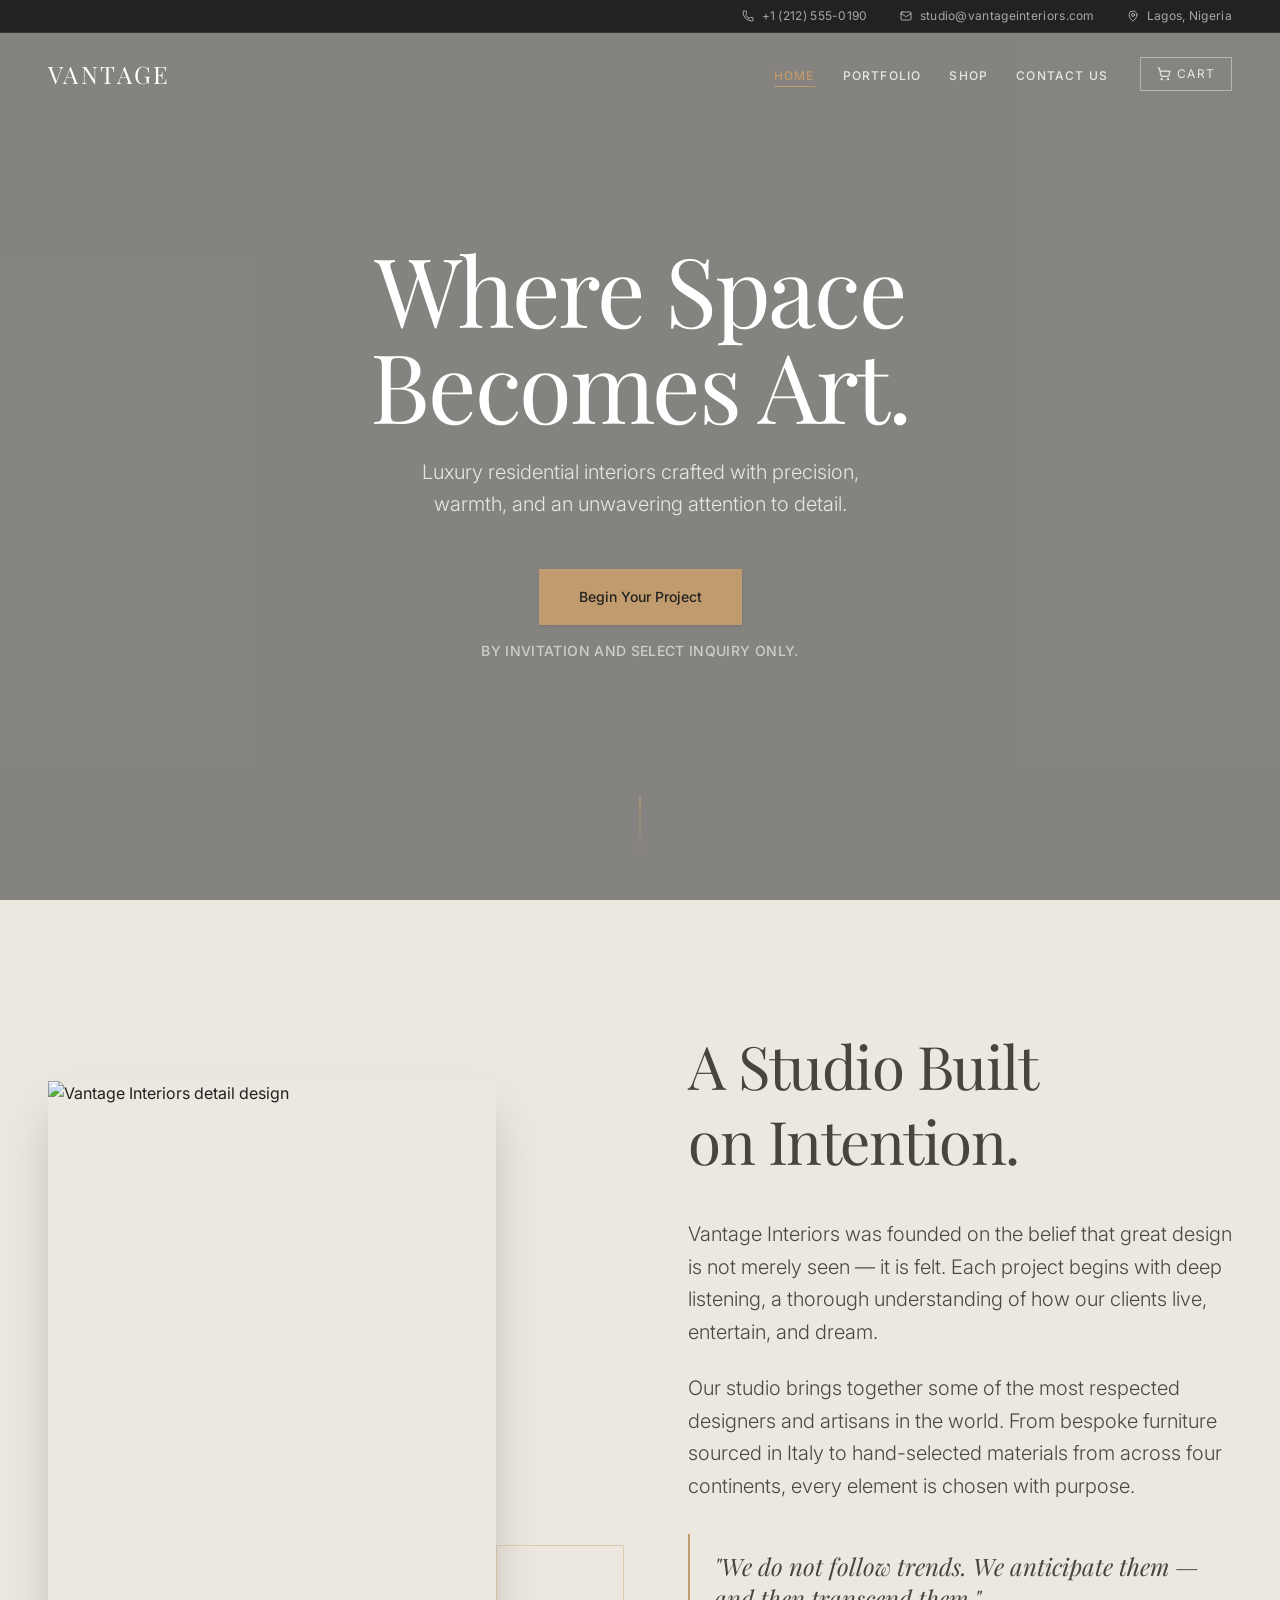
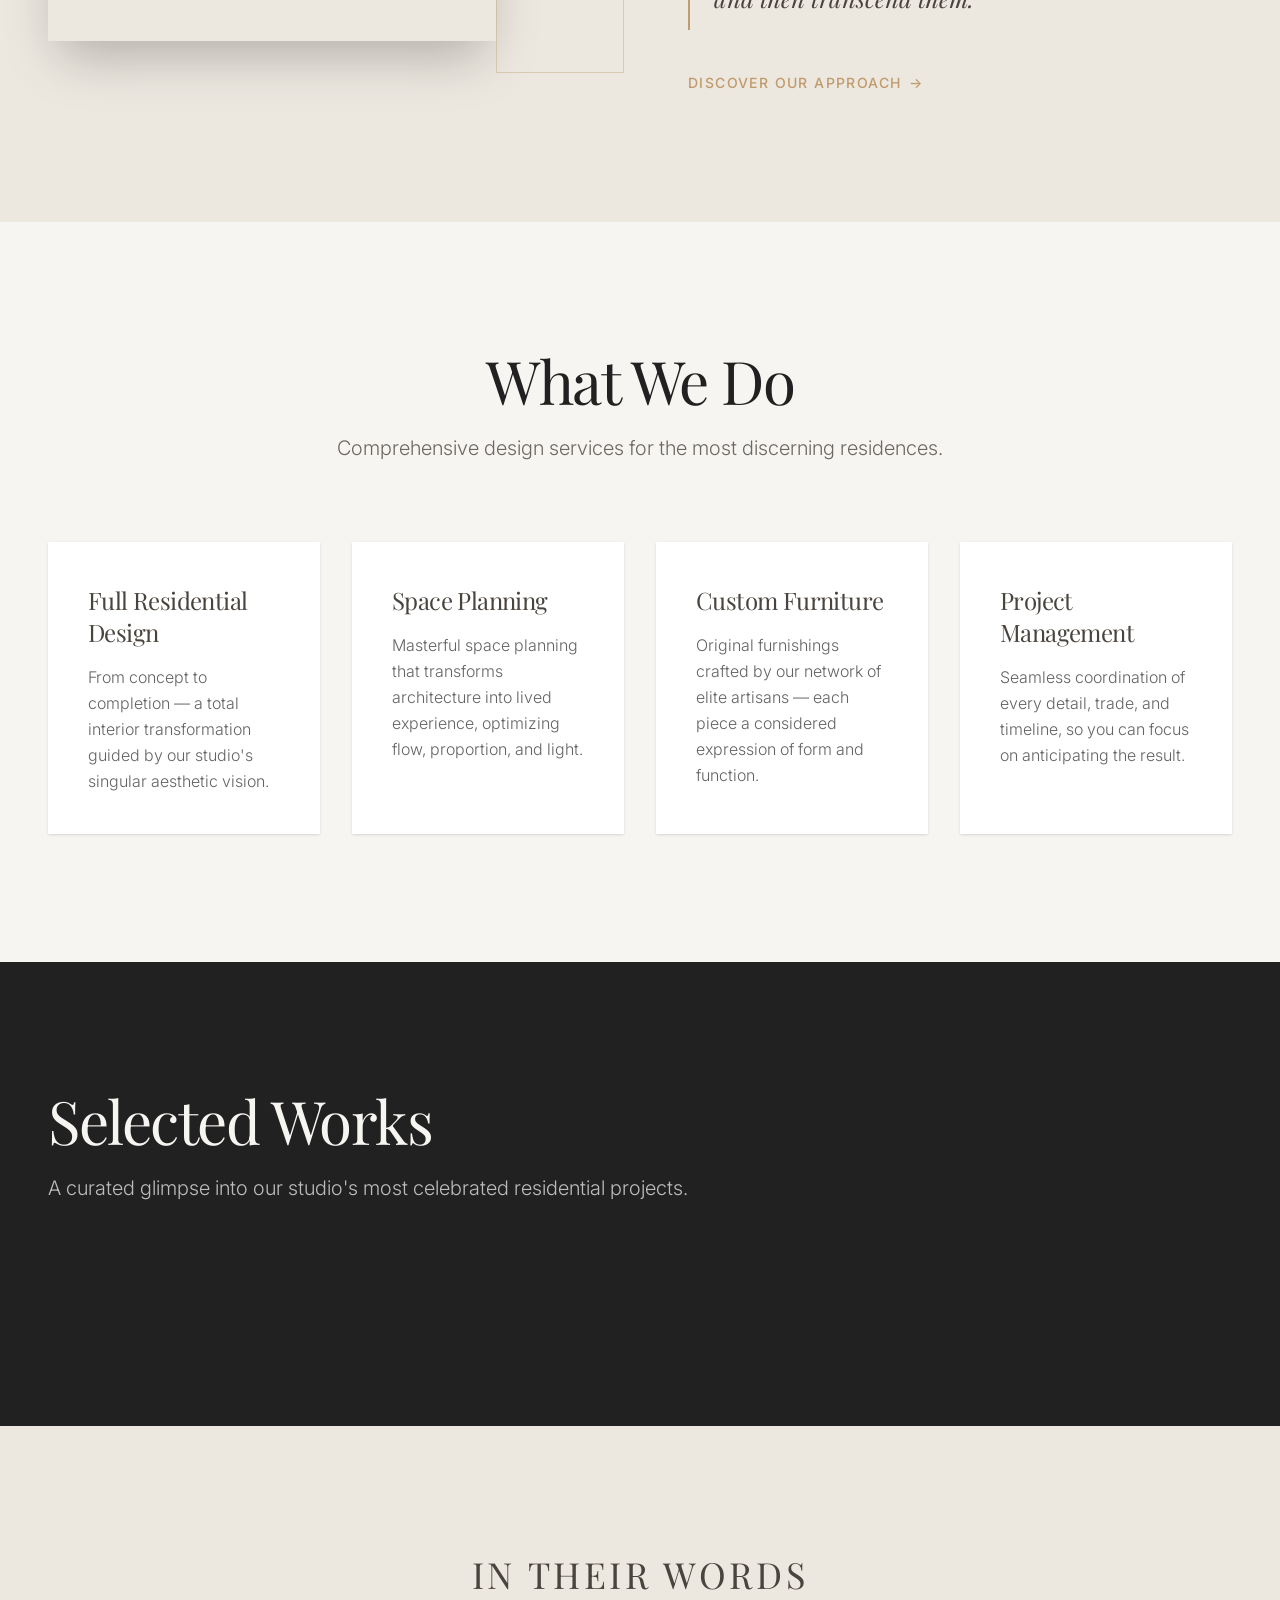
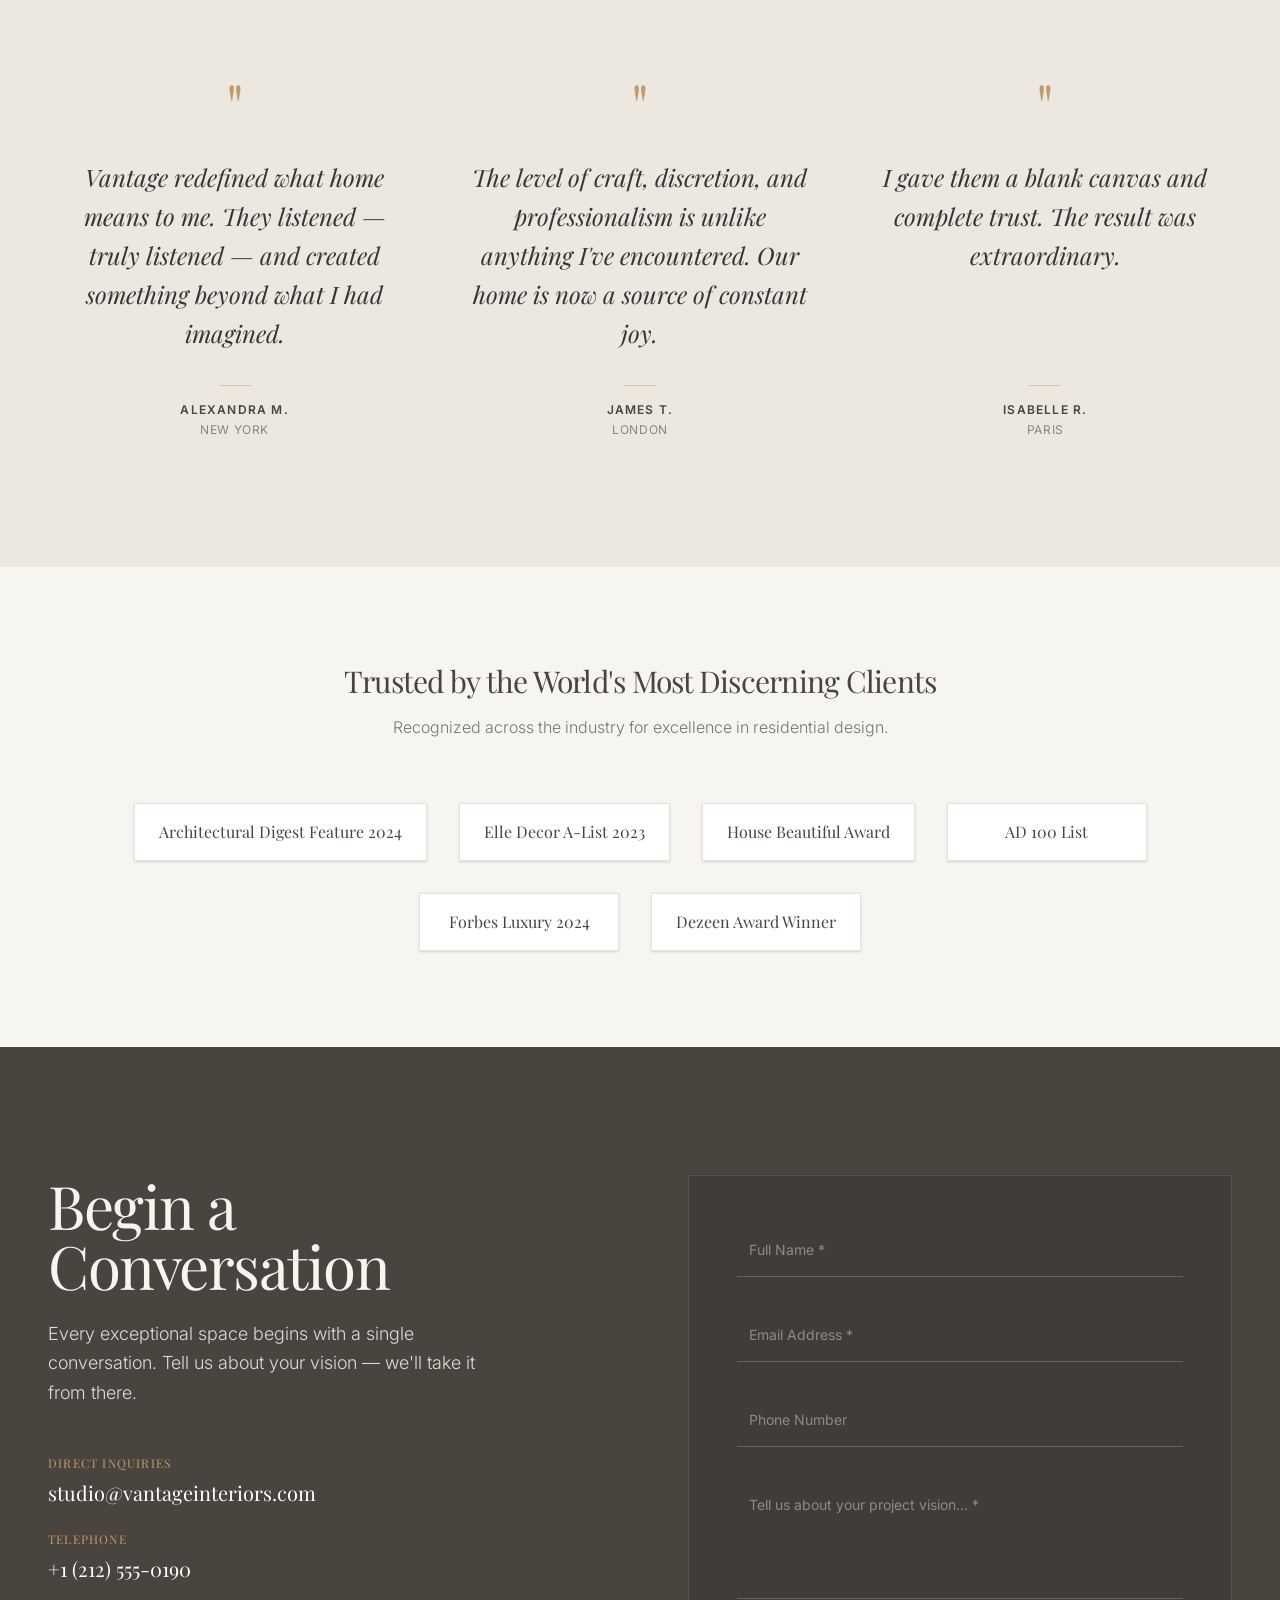
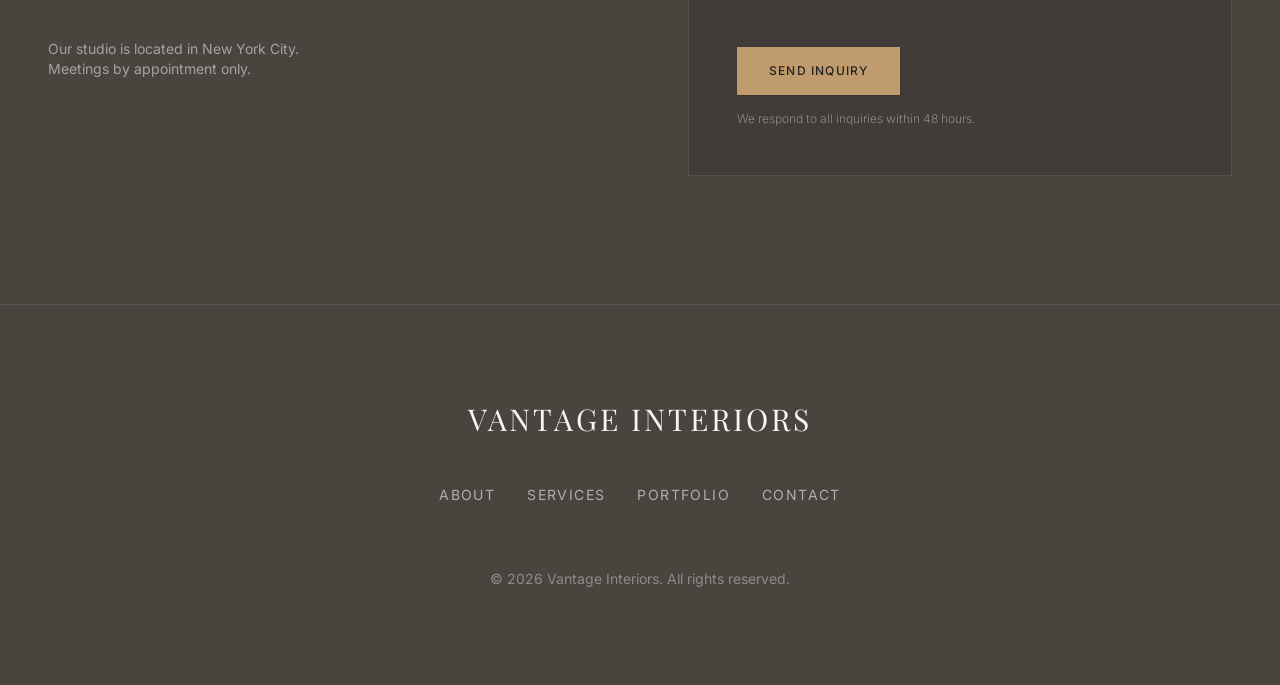
==== commit 0a4dbb1f: "Add files via upload" ====
--- a/index.html
+++ b/index.html
@@ -1,17 +1,484 @@
-<!DOCTYPE html>
-<html lang="en">
-  <head>
-    <meta charset="UTF-8" />
-    <meta name="viewport" content="width=device-width, initial-scale=1.0, maximum-scale=1" />
-    <title>Vantage Interiors</title>
-    <link rel="icon" type="image/svg+xml" href="/favicon.svg" />
-    <link rel="preconnect" href="https://fonts.googleapis.com">
-    <link rel="preconnect" href="https://fonts.gstatic.com" crossorigin>
-    <link href="https://fonts.googleapis.com/css2?family=Inter:wght@400;500;600;700&display=swap" rel="stylesheet">
-    <script type="module" crossorigin src="/assets/index-DobRBqsA.js"></script>
-    <link rel="stylesheet" crossorigin href="/assets/index-esKNrO6w.css">
-  </head>
-  <body>
-    <div id="root"></div>
-  </body>
-</html>
+<!DOCTYPE html>
+<html lang="en">
+
+<head>
+  <meta charset="UTF-8" />
+  <meta name="viewport" content="width=device-width, initial-scale=1.0, maximum-scale=1" />
+  <title>Vantage Interiors</title>
+  <link rel="icon" type="image/svg+xml" href="./favicon.svg">
+  <link rel="preconnect" href="https://fonts.googleapis.com">
+  <link rel="preconnect" href="https://fonts.gstatic.com" crossorigin>
+  <link href="https://fonts.googleapis.com/css2?family=Inter:wght@400;500;600;700&display=swap" rel="stylesheet">
+  <link rel="stylesheet" crossorigin href="./assets/index-esKNrO6w.css">
+</head>
+
+<body>
+  <main class="min-h-screen bg-sand overflow-x-hidden">
+    <div class="fixed top-0 inset-x-0 z-50 flex flex-col">
+      <div class="hidden md:block bg-[#222222] border-b border-white/10">
+        <div class="container mx-auto px-6 md:px-12 flex items-center justify-end gap-8 py-2"><a href="tel:+12125550190"
+            class="flex items-center gap-2 text-white/60 hover:text-[#C19A6B] transition-colors duration-300 text-xs tracking-wide"><svg
+              xmlns="http://www.w3.org/2000/svg" width="12" height="12" viewBox="0 0 24 24" fill="none"
+              stroke="currentColor" stroke-width="2" stroke-linecap="round" stroke-linejoin="round"
+              class="lucide lucide-phone" aria-hidden="true">
+              <path
+                d="M13.832 16.568a1 1 0 0 0 1.213-.303l.355-.465A2 2 0 0 1 17 15h3a2 2 0 0 1 2 2v3a2 2 0 0 1-2 2A18 18 0 0 1 2 4a2 2 0 0 1 2-2h3a2 2 0 0 1 2 2v3a2 2 0 0 1-.8 1.6l-.468.351a1 1 0 0 0-.292 1.233 14 14 0 0 0 6.392 6.384">
+              </path>
+            </svg><span>+1 (212) 555-0190</span></a><a href="mailto:studio@vantageinteriors.com"
+            class="flex items-center gap-2 text-white/60 hover:text-[#C19A6B] transition-colors duration-300 text-xs tracking-wide"><svg
+              xmlns="http://www.w3.org/2000/svg" width="12" height="12" viewBox="0 0 24 24" fill="none"
+              stroke="currentColor" stroke-width="2" stroke-linecap="round" stroke-linejoin="round"
+              class="lucide lucide-mail" aria-hidden="true">
+              <path d="m22 7-8.991 5.727a2 2 0 0 1-2.009 0L2 7"></path>
+              <rect x="2" y="4" width="20" height="16" rx="2"></rect>
+            </svg><span>studio@vantageinteriors.com</span></a><a href="#"
+            class="flex items-center gap-2 text-white/60 hover:text-[#C19A6B] transition-colors duration-300 text-xs tracking-wide"><svg
+              xmlns="http://www.w3.org/2000/svg" width="12" height="12" viewBox="0 0 24 24" fill="none"
+              stroke="currentColor" stroke-width="2" stroke-linecap="round" stroke-linejoin="round"
+              class="lucide lucide-map-pin" aria-hidden="true">
+              <path
+                d="M20 10c0 4.993-5.539 10.193-7.399 11.799a1 1 0 0 1-1.202 0C9.539 20.193 4 14.993 4 10a8 8 0 0 1 16 0">
+              </path>
+              <circle cx="12" cy="10" r="3"></circle>
+            </svg><span>Lagos, Nigeria</span></a></div>
+      </div>
+      <header class="transition-all duration-500 bg-transparent py-6">
+        <div class="container mx-auto px-6 md:px-12 flex items-center justify-between"><a href="index.html"
+            class="font-serif text-2xl tracking-widest text-white hover:text-[#C19A6B] transition-colors duration-300">VANTAGE</a>
+          <nav class="hidden md:flex items-center gap-8">
+            <ul class="flex items-center gap-7">
+              <li><a href="index.html"
+                  class="text-xs uppercase tracking-widest font-medium transition-all duration-300 relative after:content-[''] after:absolute after:bottom-[-4px] after:left-0 after:h-[1px] after:bg-[#C19A6B] after:transition-all after:duration-300 text-[#C19A6B] after:w-full">Home</a>
+              </li>
+              <li><a href="portfolio.html"
+                  class="text-xs uppercase tracking-widest font-medium transition-all duration-300 relative after:content-[''] after:absolute after:bottom-[-4px] after:left-0 after:h-[1px] after:bg-[#C19A6B] after:transition-all after:duration-300 text-white/80 hover:text-[#C19A6B] after:w-0 hover:after:w-full">Portfolio</a>
+              </li>
+              <li><a href="shop.html"
+                  class="text-xs uppercase tracking-widest font-medium transition-all duration-300 relative after:content-[''] after:absolute after:bottom-[-4px] after:left-0 after:h-[1px] after:bg-[#C19A6B] after:transition-all after:duration-300 text-white/80 hover:text-[#C19A6B] after:w-0 hover:after:w-full">Shop</a>
+              </li>
+              <li><a href="contact.html"
+                  class="text-xs uppercase tracking-widest font-medium transition-all duration-300 relative after:content-[''] after:absolute after:bottom-[-4px] after:left-0 after:h-[1px] after:bg-[#C19A6B] after:transition-all after:duration-300 text-white/80 hover:text-[#C19A6B] after:w-0 hover:after:w-full">Contact
+                  Us</a></li>
+            </ul><a href="cart.html"
+              class="relative flex items-center gap-1.5 text-xs uppercase tracking-widest transition-all duration-300 border px-4 py-2 border-white/40 text-white/80 hover:border-[#C19A6B] hover:text-[#C19A6B]"><svg
+                xmlns="http://www.w3.org/2000/svg" width="14" height="14" viewBox="0 0 24 24" fill="none"
+                stroke="currentColor" stroke-width="2" stroke-linecap="round" stroke-linejoin="round"
+                class="lucide lucide-shopping-cart" aria-hidden="true">
+                <circle cx="8" cy="21" r="1"></circle>
+                <circle cx="19" cy="21" r="1"></circle>
+                <path d="M2.05 2.05h2l2.66 12.42a2 2 0 0 0 2 1.58h9.78a2 2 0 0 0 1.95-1.57l1.65-7.43H5.12"></path>
+              </svg>Cart</a>
+          </nav>
+          <div class="md:hidden flex items-center gap-4"><a href="cart.html"
+              class="text-white hover:text-[#C19A6B] transition-colors"><svg xmlns="http://www.w3.org/2000/svg"
+                width="20" height="20" viewBox="0 0 24 24" fill="none" stroke="currentColor" stroke-width="2"
+                stroke-linecap="round" stroke-linejoin="round" class="lucide lucide-shopping-cart" aria-hidden="true">
+                <circle cx="8" cy="21" r="1"></circle>
+                <circle cx="19" cy="21" r="1"></circle>
+                <path d="M2.05 2.05h2l2.66 12.42a2 2 0 0 0 2 1.58h9.78a2 2 0 0 0 1.95-1.57l1.65-7.43H5.12"></path>
+              </svg></a><button class="p-1 text-white z-[60] relative" aria-label="Open menu"><svg
+                xmlns="http://www.w3.org/2000/svg" width="24" height="24" viewBox="0 0 24 24" fill="none"
+                stroke="currentColor" stroke-width="2" stroke-linecap="round" stroke-linejoin="round"
+                class="lucide lucide-menu" aria-hidden="true">
+                <path d="M4 5h16"></path>
+                <path d="M4 12h16"></path>
+                <path d="M4 19h16"></path>
+              </svg></button></div>
+        </div>
+      </header>
+    </div>
+    <div
+      class="fixed inset-0 z-40 bg-[#4B4540] flex flex-col items-center justify-center transition-all duration-500 md:hidden opacity-0 invisible pointer-events-none">
+      <ul class="flex flex-col items-center gap-8 mb-14">
+        <li><a href="index.html" class="text-2xl font-serif tracking-widest transition-colors text-[#C19A6B]">Home</a>
+        </li>
+        <li><a href="portfolio.html"
+            class="text-2xl font-serif tracking-widest transition-colors text-white hover:text-[#C19A6B]">Portfolio</a>
+        </li>
+        <li><a href="shop.html"
+            class="text-2xl font-serif tracking-widest transition-colors text-white hover:text-[#C19A6B]">Shop</a></li>
+        <li><a href="contact.html"
+            class="text-2xl font-serif tracking-widest transition-colors text-white hover:text-[#C19A6B]">Contact Us</a>
+        </li>
+        <li><a href="cart.html"
+            class="flex items-center gap-2 text-2xl font-serif tracking-widest text-white hover:text-[#C19A6B] transition-colors"><svg
+              xmlns="http://www.w3.org/2000/svg" width="20" height="20" viewBox="0 0 24 24" fill="none"
+              stroke="currentColor" stroke-width="2" stroke-linecap="round" stroke-linejoin="round"
+              class="lucide lucide-shopping-cart" aria-hidden="true">
+              <circle cx="8" cy="21" r="1"></circle>
+              <circle cx="19" cy="21" r="1"></circle>
+              <path d="M2.05 2.05h2l2.66 12.42a2 2 0 0 0 2 1.58h9.78a2 2 0 0 0 1.95-1.57l1.65-7.43H5.12"></path>
+            </svg> Cart</a></li>
+      </ul>
+      <div class="flex flex-col items-center gap-4 border-t border-white/20 pt-8"><a href="tel:+12125550190"
+          class="flex items-center gap-3 text-white/70 hover:text-[#C19A6B] transition-colors text-sm"><svg
+            xmlns="http://www.w3.org/2000/svg" width="13" height="13" viewBox="0 0 24 24" fill="none"
+            stroke="currentColor" stroke-width="2" stroke-linecap="round" stroke-linejoin="round"
+            class="lucide lucide-phone text-[#C19A6B]" aria-hidden="true">
+            <path
+              d="M13.832 16.568a1 1 0 0 0 1.213-.303l.355-.465A2 2 0 0 1 17 15h3a2 2 0 0 1 2 2v3a2 2 0 0 1-2 2A18 18 0 0 1 2 4a2 2 0 0 1 2-2h3a2 2 0 0 1 2 2v3a2 2 0 0 1-.8 1.6l-.468.351a1 1 0 0 0-.292 1.233 14 14 0 0 0 6.392 6.384">
+            </path>
+          </svg><span>+1 (212) 555-0190</span></a><a href="mailto:studio@vantageinteriors.com"
+          class="flex items-center gap-3 text-white/70 hover:text-[#C19A6B] transition-colors text-sm"><svg
+            xmlns="http://www.w3.org/2000/svg" width="13" height="13" viewBox="0 0 24 24" fill="none"
+            stroke="currentColor" stroke-width="2" stroke-linecap="round" stroke-linejoin="round"
+            class="lucide lucide-mail text-[#C19A6B]" aria-hidden="true">
+            <path d="m22 7-8.991 5.727a2 2 0 0 1-2.009 0L2 7"></path>
+            <rect x="2" y="4" width="20" height="16" rx="2"></rect>
+          </svg><span>studio@vantageinteriors.com</span></a><a href="#"
+          class="flex items-center gap-3 text-white/70 hover:text-[#C19A6B] transition-colors text-sm"><svg
+            xmlns="http://www.w3.org/2000/svg" width="13" height="13" viewBox="0 0 24 24" fill="none"
+            stroke="currentColor" stroke-width="2" stroke-linecap="round" stroke-linejoin="round"
+            class="lucide lucide-map-pin text-[#C19A6B]" aria-hidden="true">
+            <path
+              d="M20 10c0 4.993-5.539 10.193-7.399 11.799a1 1 0 0 1-1.202 0C9.539 20.193 4 14.993 4 10a8 8 0 0 1 16 0">
+            </path>
+            <circle cx="12" cy="10" r="3"></circle>
+          </svg><span>Lagos, Nigeria</span></a></div>
+    </div>
+    <section id="hero" class="relative h-screen w-full flex items-center justify-center overflow-hidden pt-24">
+      <div class="absolute inset-0 z-0"><img alt="Luxury interior living room"
+          class="w-full h-full object-cover scale-105 animate-in fade-in zoom-in duration-1000 ease-out"
+          src="./assets/images/hero-living-room.avif">
+        <div class="absolute inset-0 bg-charcoal/50"></div>
+      </div>
+      <div class="relative z-10 container mx-auto px-6 md:px-12 text-center text-white flex flex-col items-center">
+        <div class="" style="opacity: 1; transform: none;">
+          <h1 class="font-serif text-5xl md:text-7xl lg:text-8xl mb-6 tracking-tight text-balance">Where Space <br>
+            Becomes Art.</h1>
+        </div>
+        <div class="" style="opacity: 1; transform: none;">
+          <p class="max-w-2xl mx-auto text-lg md:text-xl text-white/80 font-light mb-12 text-balance leading-relaxed">
+            Luxury residential interiors crafted with precision, warmth, and an unwavering attention to detail.</p>
+        </div>
+        <div class="flex flex-col items-center" style="opacity: 1; transform: none;"><a href="contact.html"><button
+              class="inline-flex items-center justify-center whitespace-nowrap font-medium transition-all focus-visible:outline-none focus-visible:ring-1 focus-visible:ring-ring disabled:pointer-events-none disabled:opacity-50 bg-gold text-charcoal hover:bg-gold/90 hover:scale-[1.02] shadow-sm h-14 px-10 text-sm mb-4">Begin
+              Your Project</button></a><span class="text-sm font-medium tracking-wide text-white/60 uppercase">By
+            invitation and select inquiry only.</span></div>
+      </div>
+      <div class="absolute bottom-10 left-1/2 -translate-x-1/2 z-10 animate-bounce">
+        <div class="w-[1px] h-16 bg-gradient-to-b from-gold to-transparent"></div>
+      </div>
+    </section>
+    <section id="about" class="py-24 md:py-32 bg-sand">
+      <div class="container mx-auto px-6 md:px-12">
+        <div class="grid grid-cols-1 lg:grid-cols-2 gap-16 lg:gap-24 items-center">
+          <div class="order-2 lg:order-1 relative">
+            <div class="" style="opacity: 1; transform: none;">
+              <div class="relative aspect-[4/5] w-full max-w-md mx-auto lg:mx-0 overflow-hidden shadow-2xl"><img
+                  alt="Vantage Interiors detail design"
+                  class="object-cover w-full h-full hover:scale-105 transition-transform duration-1000"
+                  src="./assets/images/about-detail-design.avif">
+              </div>
+              <div class="absolute -bottom-8 -right-8 w-32 h-32 border border-gold/40 hidden md:block"></div>
+            </div>
+          </div>
+          <div class="order-1 lg:order-2">
+            <div class="" style="opacity: 1; transform: none;">
+              <h2 class="text-taupe font-serif text-4xl md:text-5xl lg:text-6xl mb-10 leading-tight">A Studio Built <br>
+                on Intention.</h2>
+            </div>
+            <div class="space-y-6 text-charcoal/80 font-light text-lg md:text-xl leading-relaxed">
+              <div class="" style="opacity: 1; transform: none;">
+                <p>Vantage Interiors was founded on the belief that great design is not merely seen — it is felt. Each
+                  project begins with deep listening, a thorough understanding of how our clients live, entertain, and
+                  dream.</p>
+              </div>
+              <div class="" style="opacity: 1; transform: none;">
+                <p>Our studio brings together some of the most respected designers and artisans in the world. From
+                  bespoke furniture sourced in Italy to hand-selected materials from across four continents, every
+                  element is chosen with purpose.</p>
+              </div>
+              <div class="" style="opacity: 1; transform: none;">
+                <p class="font-serif italic text-2xl text-taupe py-4 border-l-2 border-gold pl-6 my-8">"We do not follow
+                  trends. We anticipate them — and then transcend them."</p>
+              </div>
+            </div>
+            <div class="mt-10" style="opacity: 1; transform: none;"><a href="index.html#services"
+                class="inline-flex items-center text-gold font-medium uppercase tracking-widest text-sm hover:text-taupe transition-colors group">Discover
+                Our Approach<span class="ml-2 transform group-hover:translate-x-1 transition-transform">→</span></a>
+            </div>
+          </div>
+        </div>
+      </div>
+    </section>
+    <section id="services" class="py-24 md:py-32 bg-offwhite">
+      <div class="container mx-auto px-6 md:px-12">
+        <div class="text-center mb-20">
+          <div class="" style="opacity: 1; transform: none;">
+            <h2 class="text-charcoal font-serif text-4xl md:text-5xl lg:text-6xl mb-6">What We Do</h2>
+          </div>
+          <div class="" style="opacity: 1; transform: none;">
+            <p class="text-taupe/80 font-light text-lg md:text-xl max-w-2xl mx-auto">Comprehensive design services for
+              the most discerning residences.</p>
+          </div>
+        </div>
+        <div class="grid grid-cols-1 md:grid-cols-2 lg:grid-cols-4 gap-8">
+          <div
+            class="bg-white p-10 border-t-2 border-transparent hover:border-gold hover:-translate-y-2 transition-all duration-300 shadow-sm hover:shadow-xl group"
+            style="opacity: 1; transform: none;">
+            <h3 class="font-serif text-2xl text-taupe mb-4 group-hover:text-gold transition-colors">Full Residential
+              Design</h3>
+            <p class="text-charcoal/70 font-light leading-relaxed">From concept to completion — a total interior
+              transformation guided by our studio's singular aesthetic vision.</p>
+          </div>
+          <div
+            class="bg-white p-10 border-t-2 border-transparent hover:border-gold hover:-translate-y-2 transition-all duration-300 shadow-sm hover:shadow-xl group"
+            style="opacity: 1; transform: none;">
+            <h3 class="font-serif text-2xl text-taupe mb-4 group-hover:text-gold transition-colors">Space Planning</h3>
+            <p class="text-charcoal/70 font-light leading-relaxed">Masterful space planning that transforms architecture
+              into lived experience, optimizing flow, proportion, and light.</p>
+          </div>
+          <div
+            class="bg-white p-10 border-t-2 border-transparent hover:border-gold hover:-translate-y-2 transition-all duration-300 shadow-sm hover:shadow-xl group"
+            style="opacity: 1; transform: none;">
+            <h3 class="font-serif text-2xl text-taupe mb-4 group-hover:text-gold transition-colors">Custom Furniture
+            </h3>
+            <p class="text-charcoal/70 font-light leading-relaxed">Original furnishings crafted by our network of elite
+              artisans — each piece a considered expression of form and function.</p>
+          </div>
+          <div
+            class="bg-white p-10 border-t-2 border-transparent hover:border-gold hover:-translate-y-2 transition-all duration-300 shadow-sm hover:shadow-xl group"
+            style="opacity: 1; transform: none;">
+            <h3 class="font-serif text-2xl text-taupe mb-4 group-hover:text-gold transition-colors">Project Management
+            </h3>
+            <p class="text-charcoal/70 font-light leading-relaxed">Seamless coordination of every detail, trade, and
+              timeline, so you can focus on anticipating the result.</p>
+          </div>
+        </div>
+      </div>
+    </section>
+    <section id="portfolio" class="bg-charcoal text-offwhite py-24 md:py-32">
+      <div class="container mx-auto px-6 md:px-12">
+        <div class="mb-16 md:mb-24 max-w-3xl">
+          <div class="" style="opacity: 1; transform: none;">
+            <h2 class="font-serif text-4xl md:text-5xl lg:text-6xl mb-6">Selected Works</h2>
+          </div>
+          <div class="" style="opacity: 1; transform: none;">
+            <p class="text-white/70 font-light text-lg md:text-xl">A curated glimpse into our studio's most celebrated
+              residential projects.</p>
+          </div>
+        </div>
+        <div class="grid grid-cols-1 md:grid-cols-3 gap-4 md:gap-6 auto-rows-[300px]" data-portfolio-grid></div>
+      </div>
+    </section>
+    <section id="testimonials" class="py-24 md:py-32 bg-sand">
+      <div class="container mx-auto px-6 md:px-12 text-center">
+        <div class="" style="opacity: 1; transform: none;">
+          <h2 class="text-taupe font-serif text-3xl md:text-4xl mb-20 tracking-widest uppercase text-sm">In Their Words
+          </h2>
+        </div>
+        <div class="grid grid-cols-1 lg:grid-cols-3 gap-12 lg:gap-8">
+          <div class="flex flex-col items-center" style="opacity: 1; transform: none;"><span
+              class="text-gold text-6xl font-serif leading-none mb-6">"</span>
+            <p class="font-serif italic text-charcoal/90 text-xl md:text-2xl leading-relaxed mb-8 px-4">Vantage
+              redefined what home means to me. They listened — truly listened — and created something beyond what I had
+              imagined.</p>
+            <div class="mt-auto flex flex-col items-center">
+              <div class="w-8 h-[1px] bg-gold/50 mb-4"></div><span
+                class="text-xs uppercase tracking-widest font-semibold text-taupe">Alexandra M.</span><span
+                class="text-xs uppercase tracking-wider text-taupe/60 mt-1">New York</span>
+            </div>
+          </div>
+          <div class="flex flex-col items-center" style="opacity: 1; transform: none;"><span
+              class="text-gold text-6xl font-serif leading-none mb-6">"</span>
+            <p class="font-serif italic text-charcoal/90 text-xl md:text-2xl leading-relaxed mb-8 px-4">The level of
+              craft, discretion, and professionalism is unlike anything I've encountered. Our home is now a source of
+              constant joy.</p>
+            <div class="mt-auto flex flex-col items-center">
+              <div class="w-8 h-[1px] bg-gold/50 mb-4"></div><span
+                class="text-xs uppercase tracking-widest font-semibold text-taupe">James T.</span><span
+                class="text-xs uppercase tracking-wider text-taupe/60 mt-1">London</span>
+            </div>
+          </div>
+          <div class="flex flex-col items-center" style="opacity: 1; transform: none;"><span
+              class="text-gold text-6xl font-serif leading-none mb-6">"</span>
+            <p class="font-serif italic text-charcoal/90 text-xl md:text-2xl leading-relaxed mb-8 px-4">I gave them a
+              blank canvas and complete trust. The result was extraordinary.</p>
+            <div class="mt-auto flex flex-col items-center">
+              <div class="w-8 h-[1px] bg-gold/50 mb-4"></div><span
+                class="text-xs uppercase tracking-widest font-semibold text-taupe">Isabelle R.</span><span
+                class="text-xs uppercase tracking-wider text-taupe/60 mt-1">Paris</span>
+            </div>
+          </div>
+        </div>
+      </div>
+    </section>
+    <section class="py-20 md:py-24 bg-offwhite border-t border-sand">
+      <div class="container mx-auto px-6 md:px-12">
+        <div class="text-center mb-16">
+          <div class="" style="opacity: 1; transform: none;">
+            <h2 class="text-taupe font-serif text-2xl md:text-3xl mb-4">Trusted by the World's Most Discerning Clients
+            </h2>
+          </div>
+          <div class="" style="opacity: 1; transform: none;">
+            <p class="text-charcoal/60 font-light max-w-xl mx-auto">Recognized across the industry for excellence in
+              residential design.</p>
+          </div>
+        </div>
+        <div class="flex flex-wrap justify-center gap-4 md:gap-8">
+          <div class="" style="opacity: 1; transform: none;">
+            <div
+              class="px-6 py-4 border border-gold/30 rounded-none bg-white shadow-sm flex items-center justify-center min-w-[200px] hover:border-gold hover:shadow-md transition-all cursor-default">
+              <span class="font-serif text-sm md:text-base text-taupe text-center">Architectural Digest Feature
+                2024</span></div>
+          </div>
+          <div class="" style="opacity: 1; transform: none;">
+            <div
+              class="px-6 py-4 border border-gold/30 rounded-none bg-white shadow-sm flex items-center justify-center min-w-[200px] hover:border-gold hover:shadow-md transition-all cursor-default">
+              <span class="font-serif text-sm md:text-base text-taupe text-center">Elle Decor A-List 2023</span></div>
+          </div>
+          <div class="" style="opacity: 1; transform: none;">
+            <div
+              class="px-6 py-4 border border-gold/30 rounded-none bg-white shadow-sm flex items-center justify-center min-w-[200px] hover:border-gold hover:shadow-md transition-all cursor-default">
+              <span class="font-serif text-sm md:text-base text-taupe text-center">House Beautiful Award</span></div>
+          </div>
+          <div class="" style="opacity: 1; transform: none;">
+            <div
+              class="px-6 py-4 border border-gold/30 rounded-none bg-white shadow-sm flex items-center justify-center min-w-[200px] hover:border-gold hover:shadow-md transition-all cursor-default">
+              <span class="font-serif text-sm md:text-base text-taupe text-center">AD 100 List</span></div>
+          </div>
+          <div class="" style="opacity: 1; transform: none;">
+            <div
+              class="px-6 py-4 border border-gold/30 rounded-none bg-white shadow-sm flex items-center justify-center min-w-[200px] hover:border-gold hover:shadow-md transition-all cursor-default">
+              <span class="font-serif text-sm md:text-base text-taupe text-center">Forbes Luxury 2024</span></div>
+          </div>
+          <div class="" style="opacity: 1; transform: none;">
+            <div
+              class="px-6 py-4 border border-gold/30 rounded-none bg-white shadow-sm flex items-center justify-center min-w-[200px] hover:border-gold hover:shadow-md transition-all cursor-default">
+              <span class="font-serif text-sm md:text-base text-taupe text-center">Dezeen Award Winner</span></div>
+          </div>
+        </div>
+      </div>
+    </section>
+    <section id="contact" class="py-24 md:py-32 bg-taupe text-white">
+      <div class="container mx-auto px-6 md:px-12">
+        <div class="grid grid-cols-1 lg:grid-cols-2 gap-16 lg:gap-24">
+          <div>
+            <div class="" style="opacity: 1; transform: none;">
+              <h2 class="font-serif text-4xl md:text-5xl lg:text-6xl mb-6 text-offwhite">Begin a <br> Conversation</h2>
+              <p class="text-white/80 font-light text-lg mb-12 max-w-md leading-relaxed">Every exceptional space begins
+                with a single conversation. Tell us about your vision — we'll take it from there.</p>
+              <div class="space-y-6">
+                <div>
+                  <h4 class="text-gold text-xs tracking-widest uppercase mb-2">Direct Inquiries</h4><a
+                    href="mailto:studio@vantageinteriors.com"
+                    class="font-serif text-xl hover:text-gold transition-colors block">studio@vantageinteriors.com</a>
+                </div>
+                <div>
+                  <h4 class="text-gold text-xs tracking-widest uppercase mb-2">Telephone</h4><a href="tel:+12125550190"
+                    class="font-serif text-xl hover:text-gold transition-colors block">+1 (212) 555-0190</a>
+                </div>
+                <div class="pt-8 text-white/50 text-sm">
+                  <p>Our studio is located in New York City.</p>
+                  <p>Meetings by appointment only.</p>
+                </div>
+              </div>
+            </div>
+          </div>
+          <div>
+            <div class="" style="opacity: 1; transform: none;">
+              <form class="space-y-8 bg-charcoal/20 p-8 md:p-12 border border-white/10">
+                <div><input
+                    class="flex w-full border-b border-white/20 bg-transparent px-3 py-4 text-sm shadow-none transition-colors file:border-0 file:bg-transparent file:text-sm file:font-medium placeholder:text-white/40 focus-visible:outline-none focus-visible:border-gold disabled:cursor-not-allowed disabled:opacity-50"
+                    placeholder="Full Name *" name="name"></div>
+                <div><input
+                    class="flex w-full border-b border-white/20 bg-transparent px-3 py-4 text-sm shadow-none transition-colors file:border-0 file:bg-transparent file:text-sm file:font-medium placeholder:text-white/40 focus-visible:outline-none focus-visible:border-gold disabled:cursor-not-allowed disabled:opacity-50"
+                    placeholder="Email Address *" type="email" name="email"></div>
+                <div><input
+                    class="flex w-full border-b border-white/20 bg-transparent px-3 py-4 text-sm shadow-none transition-colors file:border-0 file:bg-transparent file:text-sm file:font-medium placeholder:text-white/40 focus-visible:outline-none focus-visible:border-gold disabled:cursor-not-allowed disabled:opacity-50"
+                    placeholder="Phone Number" type="tel" name="phone"></div>
+                <div><textarea
+                    class="flex min-h-[120px] w-full border-b border-white/20 bg-transparent px-3 py-4 text-sm shadow-none transition-colors placeholder:text-white/40 focus-visible:outline-none focus-visible:border-gold disabled:cursor-not-allowed disabled:opacity-50 resize-none"
+                    placeholder="Tell us about your project vision... *" name="message"></textarea></div>
+                <div class="pt-4 flex flex-col items-start gap-4"><button
+                    class="inline-flex items-center justify-center whitespace-nowrap font-medium transition-all focus-visible:outline-none focus-visible:ring-1 focus-visible:ring-ring disabled:pointer-events-none disabled:opacity-50 bg-gold text-charcoal hover:bg-gold/90 hover:scale-[1.02] shadow-sm h-12 px-8 py-3 uppercase tracking-widest text-xs w-full sm:w-auto"
+                    type="submit">Send Inquiry</button>
+                  <p class="text-white/40 text-xs font-light">We respond to all inquiries within 48 hours.</p>
+                </div>
+              </form>
+            </div>
+          </div>
+        </div>
+      </div>
+    </section>
+    <footer class="bg-taupe text-offwhite py-16 md:py-24 border-t border-white/10">
+      <div class="container mx-auto px-6 md:px-12 flex flex-col items-center">
+        <h2 class="font-serif text-3xl tracking-widest mb-12">VANTAGE INTERIORS</h2>
+        <div class="flex flex-wrap justify-center gap-8 mb-16"><a href="index.html#about"
+            class="text-sm tracking-widest uppercase text-offwhite/60 hover:text-gold transition-colors">About</a><a
+            href="index.html#services"
+            class="text-sm tracking-widest uppercase text-offwhite/60 hover:text-gold transition-colors">Services</a><a
+            href="index.html#portfolio"
+            class="text-sm tracking-widest uppercase text-offwhite/60 hover:text-gold transition-colors">Portfolio</a><a
+            href="contact.html"
+            class="text-sm tracking-widest uppercase text-offwhite/60 hover:text-gold transition-colors">Contact</a>
+        </div>
+        <div class="text-offwhite/40 text-sm text-center">
+          <p>© 2026 Vantage Interiors. All rights reserved.</p>
+        </div>
+      </div>
+    </footer>
+  </main>
+  <div role="region" aria-label="Notifications (F8)" tabindex="-1" style="pointer-events: none;">
+    <ol tabindex="-1"
+      class="fixed top-0 z-[100] flex max-h-screen w-full flex-col-reverse p-4 sm:bottom-0 sm:right-0 sm:top-auto sm:flex-col md:max-w-[420px]">
+    </ol>
+  </div>
+  <script src="./assets/portfolio-static.js"></script>
+  <script>
+    (() => {
+      const menuButton = document.querySelector('button[aria-label="Open menu"]');
+      const mobileMenu = menuButton?.closest("main")?.querySelector("div.fixed.inset-0.z-40");
+      if (!menuButton || !mobileMenu) return;
+
+      const menuLinks = mobileMenu.querySelectorAll("a");
+
+      const setMenuOpen = (isOpen) => {
+        mobileMenu.classList.toggle("opacity-0", !isOpen);
+        mobileMenu.classList.toggle("invisible", !isOpen);
+        mobileMenu.classList.toggle("pointer-events-none", !isOpen);
+        document.body.classList.toggle("overflow-hidden", isOpen);
+        menuButton.setAttribute("aria-expanded", String(isOpen));
+        menuButton.setAttribute("aria-label", isOpen ? "Close menu" : "Open menu");
+      };
+
+      setMenuOpen(false);
+
+      menuButton.addEventListener("click", () => {
+        const isOpen = menuButton.getAttribute("aria-expanded") === "true";
+        setMenuOpen(!isOpen);
+      });
+
+      menuLinks.forEach((link) => {
+        link.addEventListener("click", () => setMenuOpen(false));
+      });
+
+      window.addEventListener("resize", () => {
+        if (window.innerWidth >= 768) setMenuOpen(false);
+      });
+
+      document.addEventListener("keydown", (event) => {
+        if (event.key === "Escape") setMenuOpen(false);
+      });
+
+      const siteHeader = document.querySelector("main > div.fixed header");
+
+      if (siteHeader) {
+        const syncHeaderState = () => {
+          const isScrolled = window.scrollY > 50;
+          siteHeader.classList.toggle("bg-transparent", !isScrolled);
+          siteHeader.classList.toggle("py-6", !isScrolled);
+          siteHeader.classList.toggle("bg-[#4B4540]/97", isScrolled);
+          siteHeader.classList.toggle("backdrop-blur-md", isScrolled);
+          siteHeader.classList.toggle("border-b", isScrolled);
+          siteHeader.classList.toggle("border-white/10", isScrolled);
+          siteHeader.classList.toggle("py-4", isScrolled);
+        };
+
+        syncHeaderState();
+        window.addEventListener("scroll", syncHeaderState, { passive: true });
+      }
+    })();
+  </script>
+</body>
